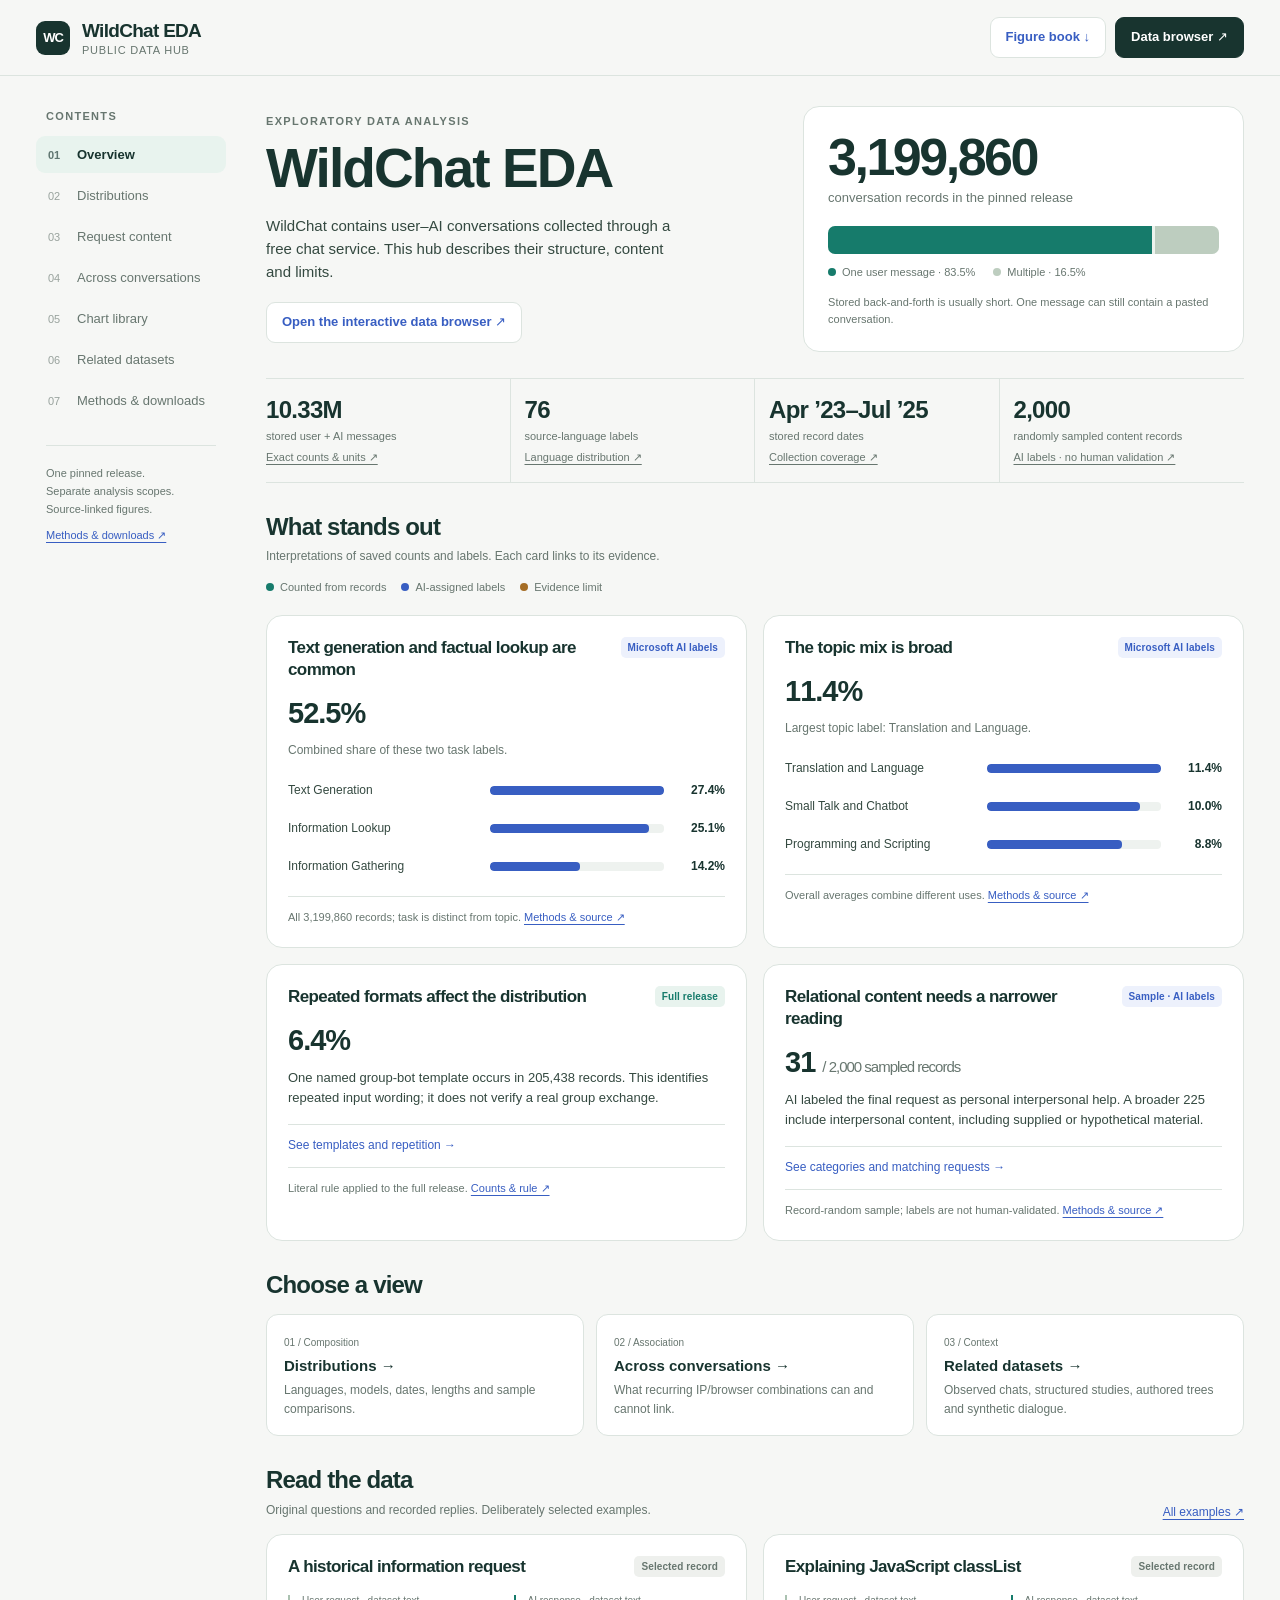
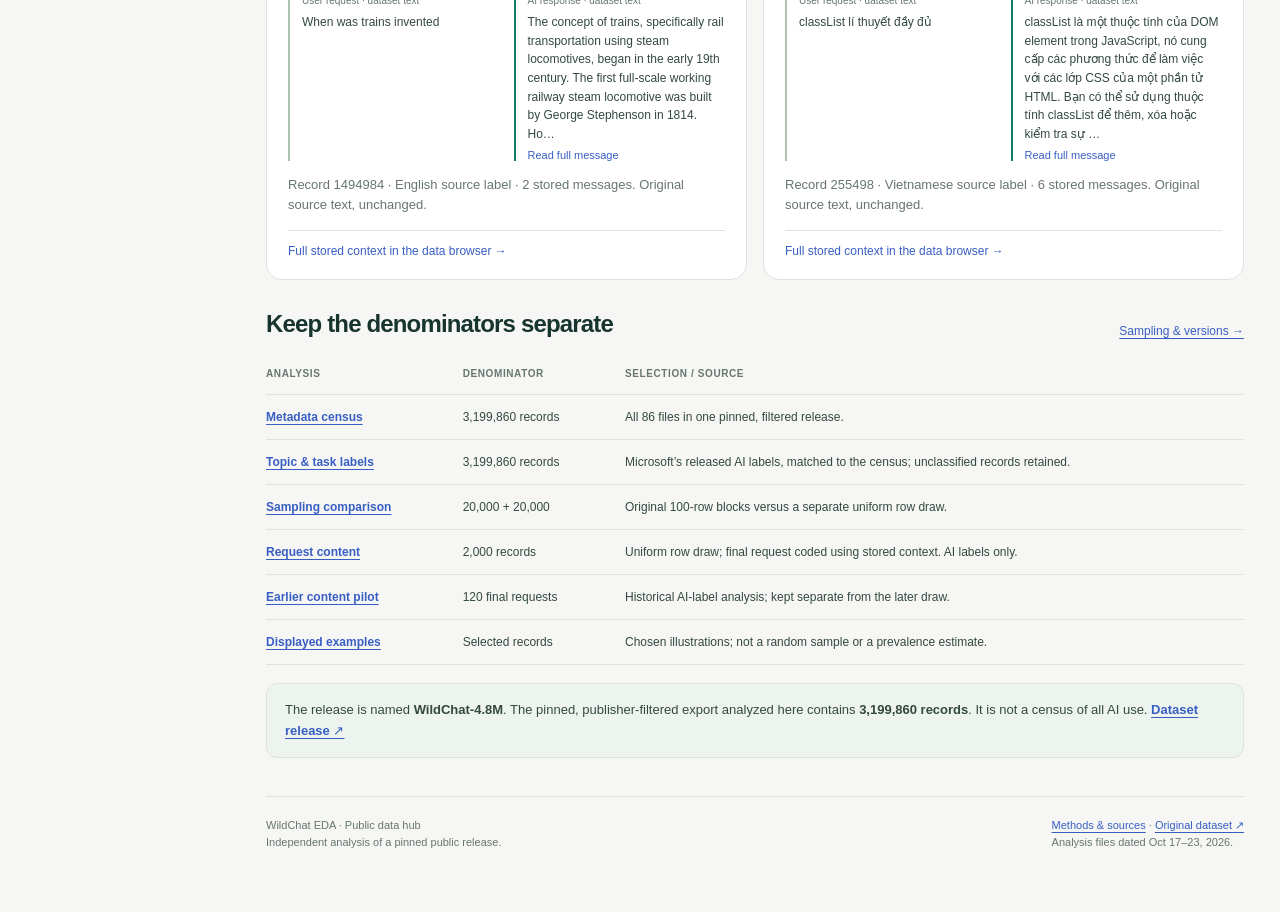
==== website/index.html @ f2faa021 "Publish WildChat EDA code, figures, methods and public data hub" ====
<!doctype html>
<html lang="en">
<head>
<meta charset="utf-8"><meta name="viewport" content="width=device-width, initial-scale=1">
<title>WildChat EDA · Public data hub</title>
<meta name="description" content="WildChat dataset statistics, interactive distributions, original conversation examples, methods, and a source-linked comparison of related datasets.">
<meta name="theme-color" content="#18342f"><meta property="og:title" content="WildChat EDA"><meta property="og:description" content="A public hub for WildChat statistics, visual analyses and related conversation datasets."><meta property="og:type" content="website">
<link rel="icon" href="icon.svg" type="image/svg+xml"><link rel="stylesheet" href="hub.css?v=publicHubOct23">
<script>if(['explorer','audit','cases','fit','structure','methods','glossary'].includes(location.hash.slice(1).split('?')[0]))location.replace('atlas.html'+location.hash);</script>
</head>
<body>
<a class="skip" href="#main">Skip to content</a>
<header class="site-header"><a class="brand" href="#overview" aria-label="WildChat EDA home"><span class="brand-mark" aria-hidden="true">WC</span><span><b>WildChat EDA</b><small>Public data hub</small></span></a><div class="header-actions"><a class="button pdf-button" href="assets/WildChat_Relational_EDA.pdf" target="_blank" rel="noopener">Figure book ↓</a><a class="button primary" href="atlas.html#overview">Data browser ↗</a></div></header>
<div class="shell"><aside class="sidebar"><div class="nav-title">Contents</div><nav id="hub-nav" class="nav" aria-label="Hub navigation"></nav><div class="sidebar-note">One pinned release.<br>Separate analysis scopes.<br>Source-linked figures.<a href="#sources">Methods & downloads ↗</a></div></aside><main id="main" tabindex="-1"><div class="loading">Loading saved analyses…</div></main></div>
<dialog id="hub-figure-dialog" aria-labelledby="hub-figure-title"><div class="figure-dialog-header"><h2 id="hub-figure-title"></h2><button class="close" data-close-figure aria-label="Close figure">×</button></div><div class="figure-dialog-body"><img id="hub-figure-image" alt=""><p id="hub-figure-caption"></p></div></dialog>
<noscript><p>This site needs JavaScript for interactive charts. <a href="assets/WildChat_Relational_EDA.pdf">Download the figure book</a> or <a href="data/validation.json">read the aggregate statistics</a>.</p></noscript>
<script type="module" src="hub.js?v=publicHubOct23"></script>
</body></html>
---- website/hub.css ----
:root{--paper:#f6f7f5;--white:#fff;--ink:#18342f;--body:#344940;--muted:#67766f;--line:#dce4df;--teal:#167b6b;--teal-soft:#e8f3ee;--blue:#385ec2;--blue-soft:#edf1fc;--amber:#a56d25;--amber-soft:#fff4dd;--radius:16px;font-family:Inter,-apple-system,BlinkMacSystemFont,"Segoe UI",sans-serif;color:var(--body);background:var(--paper);font-synthesis:none}*{box-sizing:border-box}html{scroll-behavior:smooth;scroll-padding-top:90px}body{margin:0}a{color:var(--blue);text-underline-offset:3px}button,input,select{font:inherit}button,a,input,summary,select{-webkit-tap-highlight-color:transparent}button{cursor:pointer}a,button{touch-action:manipulation}button:focus-visible,a:focus-visible,input:focus-visible,select:focus-visible,summary:focus-visible{outline:3px solid #8aade7;outline-offset:3px}h1,h2,h3,p{margin:0}h1,h2,h3{color:var(--ink);letter-spacing:-.035em}h1{font-size:clamp(34px,4.3vw,56px);line-height:1.04;font-weight:700}h2{font-size:24px;line-height:1.17}h3{font-size:17px;line-height:1.3}p{line-height:1.55}svg{display:block;max-width:100%;height:auto}small{font-size:12px}button{color:inherit}button:disabled{opacity:.5;cursor:default}.skip{position:absolute;left:20px;top:-60px;background:white;padding:10px;z-index:50}.skip:focus{top:10px}.site-header{height:76px;background:rgba(246,247,245,.96);backdrop-filter:blur(14px);border-bottom:1px solid var(--line);position:sticky;top:0;z-index:10;display:flex;align-items:center;justify-content:space-between;padding:0 36px;gap:12px}.brand{display:flex;align-items:center;gap:12px;text-decoration:none;color:var(--ink)}.brand-mark{width:34px;height:34px;border-radius:9px;background:var(--ink);color:white;font-weight:650;display:grid;place-items:center;font-size:13px;letter-spacing:-1px}.brand b{font-size:19px;letter-spacing:-.7px}.brand small{display:block;font-size:11px;letter-spacing:.07em;text-transform:uppercase;color:var(--muted);margin-top:2px}.header-actions{display:flex;gap:9px;align-items:center}.button,.plain-button{display:inline-flex;justify-content:center;align-items:center;gap:9px;padding:10px 15px;border-radius:9px;border:1px solid var(--line);background:white;text-decoration:none;font-size:13px;font-weight:550;line-height:1.4;white-space:nowrap}.button.primary{background:var(--ink);color:white;border-color:var(--ink)}.button:hover{border-color:var(--teal)}.shell{max-width:1500px;margin:auto;display:grid;grid-template-columns:190px minmax(0,1fr);gap:40px;padding:30px 36px 60px}.sidebar{position:sticky;top:106px;align-self:start}.nav-title,.eyebrow{color:var(--muted);font-size:11px;letter-spacing:.12em;text-transform:uppercase;font-weight:650}.nav-title{margin:4px 10px 14px}.nav{display:flex;flex-direction:column;gap:4px}.nav a{display:flex;align-items:center;gap:12px;text-decoration:none;color:var(--muted);padding:11px 12px;border-radius:9px;font-size:13px}.nav a span:first-child{width:17px;font-size:11px;opacity:.65;font-variant-numeric:tabular-nums}.nav a.active{background:var(--teal-soft);color:var(--ink);font-weight:650}.nav a:hover{background:#edf0ec}.sidebar-note{margin:26px 10px 0;padding-top:18px;border-top:1px solid var(--line);font-size:11px;line-height:1.65;color:var(--muted)}.sidebar-note a{display:block;margin-top:8px}main{min-width:0;max-width:1120px}.page-top{display:flex;justify-content:space-between;gap:16px;align-items:start;margin-bottom:24px}.page-top .eyebrow{margin-bottom:9px}.page-top p{font-size:14px;color:var(--muted);max-width:700px;margin-top:10px}.page-top h1{font-size:38px}.page-actions{display:flex;gap:8px}.hero{display:grid;grid-template-columns:1.15fr 1fr;gap:30px;align-items:center;margin-bottom:26px}.hero .eyebrow{margin-bottom:13px}.hero p{font-size:15px;max-width:410px;margin-top:16px}.hero .button{margin-top:19px}.hero-visual{background:var(--white);padding:24px;border:1px solid var(--line);border-radius:var(--radius)}.hero-number{font-size:52px;font-weight:650;line-height:1;letter-spacing:-2.5px;color:var(--ink);font-variant-numeric:tabular-nums}.hero-unit{font-size:13px;color:var(--muted);margin:7px 0 21px}.stack-track{height:28px;display:flex;border-radius:7px;overflow:hidden;gap:3px;background:#edf2ed}.stack-track a,.stack-track span{height:100%;min-width:1px}.stack-track a{background:var(--teal);transition:filter .15s}.stack-track a:nth-child(2){background:#bdcdbf}.stack-track a:hover{filter:brightness(.87)}.legend{display:flex;flex-wrap:wrap;gap:9px 18px;margin:12px 0;font-size:11px;color:var(--muted)}.legend span{display:flex;gap:6px;align-items:center}.dot{width:8px;height:8px;border-radius:50%;display:inline-block;flex:none;background:var(--teal)}.dot.blue{background:var(--blue)}.dot.amber{background:var(--amber)}.dot.light{background:#bdcdbf}.hero-visual .mini-note{font-size:11px;color:var(--muted);line-height:1.5}.metric-strip{display:grid;grid-template-columns:repeat(4,1fr);border-top:1px solid var(--line);border-bottom:1px solid var(--line);margin-bottom:28px}.metric{padding:17px 14px;border-right:1px solid var(--line);min-width:0}.metric:first-child{padding-left:0}.metric:last-child{border:0}.metric strong{display:block;font-size:24px;letter-spacing:-.7px;font-variant-numeric:tabular-nums;color:var(--ink)}.metric span,.metric a{display:block;font-size:11px;color:var(--muted);line-height:1.5;margin-top:4px}.section-line{display:flex;justify-content:space-between;align-items:end;gap:12px;margin:30px 0 15px}.section-line p{font-size:12px;color:var(--muted);margin-top:6px}.section-line a{font-size:12px;white-space:nowrap}.grid{display:grid;grid-template-columns:repeat(2,minmax(0,1fr));gap:16px}.grid.three{grid-template-columns:repeat(3,minmax(0,1fr))}.card{border:1px solid var(--line);background:white;border-radius:var(--radius);padding:21px;min-width:0;overflow:hidden}.card-head{display:flex;justify-content:space-between;align-items:start;gap:12px;margin-bottom:17px}.card .eyebrow{margin-bottom:8px}.card p{font-size:13px}.card h3{margin-bottom:7px}.card-head h3{margin-bottom:0}.chip{display:inline-flex;align-items:center;gap:5px;font-size:10px;font-weight:650;border-radius:5px;padding:4px 7px;background:var(--teal-soft);color:var(--teal);line-height:1.3;white-space:nowrap;letter-spacing:.01em}.chip.ai{background:var(--blue-soft);color:var(--blue)}.chip.limit{background:var(--amber-soft);color:var(--amber)}.chip.archive{background:#eef0ed;color:var(--muted)}.card-link{display:block;margin-top:16px;padding-top:13px;border-top:1px solid var(--line);font-size:12px;text-decoration:none}.big-take{font-size:29px;font-weight:650;letter-spacing:-1px;color:var(--ink);line-height:1.1;margin:11px 0}.mini-copy{font-size:12px!important;color:var(--muted);line-height:1.5!important}.foot{font-size:11px;color:var(--muted);line-height:1.55;margin-top:15px;padding-top:12px;border-top:1px solid var(--line)}.foot a{color:var(--blue)}.bars{display:grid;gap:10px}.bar-row{display:grid;grid-template-columns:minmax(90px,1.1fr) minmax(70px,1fr) 51px;gap:10px;align-items:center;text-decoration:none;font-size:12px;line-height:1.3;color:var(--body);border-radius:5px;padding:3px 0;min-height:28px}.bar-row:hover .bar-fill{filter:brightness(.85)}.bar-row:hover .bar-label{color:var(--blue)}.bar-value{text-align:right;font-variant-numeric:tabular-nums;color:var(--ink);font-weight:600}.bar-track{height:9px;border-radius:4px;background:#eef2ef;overflow:hidden}.bar-fill{height:100%;border-radius:4px;background:var(--teal);min-width:2px;transition:width .4s ease}.bars.ai .bar-fill{background:var(--blue)}.bar-row small{display:block;color:var(--muted);font-size:10px;margin-top:2px}.chart-axis{display:flex;justify-content:space-between;font-size:10px;color:var(--muted);margin:8px 0 0}.chart-svg{width:100%;overflow:visible}.chart-svg text{font-family:inherit;fill:var(--muted);font-size:10px}.chart-svg .gridline{stroke:#e5eae6;stroke-width:1}.chart-svg .line{fill:none;stroke:var(--teal);stroke-width:2.5;stroke-linejoin:round}.chart-svg a:hover rect,.chart-svg a:hover circle{fill:var(--blue)}.chart-svg .point{fill:var(--teal)}.scope-row{display:flex;gap:7px;flex-wrap:wrap;align-items:center;margin-bottom:19px}.scope-row .segmented{margin-left:auto}.segmented{display:inline-flex;background:#e9eee9;border-radius:8px;padding:3px;gap:2px;flex-wrap:wrap}.segmented button{background:transparent;border:0;padding:7px 10px;font-size:11px;border-radius:6px;color:var(--muted);line-height:1.4}.segmented button.active{background:white;color:var(--ink);box-shadow:0 1px 3px #1a342f12;font-weight:600}.control-row{display:flex;justify-content:space-between;align-items:center;gap:14px;flex-wrap:wrap;margin:0 0 18px}.control-row label{font-size:12px;color:var(--muted)}.control-row select{background:white;border:1px solid var(--line);padding:8px 26px 8px 10px;border-radius:8px;font-size:12px;color:var(--body)}.search{min-width:230px;border:1px solid var(--line);border-radius:8px;background:white;padding:9px 12px;font-size:12px}.source-key{display:flex;gap:15px;align-items:center;font-size:11px;color:var(--muted);margin:15px 0 22px;flex-wrap:wrap}.source-key span{display:flex;gap:6px;align-items:center}.analysis-paths{display:grid;grid-template-columns:repeat(3,minmax(0,1fr));gap:12px}.path{display:block;background:var(--white);border:1px solid var(--line);padding:17px;border-radius:12px;text-decoration:none}.path small{font-size:10px;color:var(--muted)}.path strong{display:block;color:var(--ink);font-size:15px;margin:7px 0}.path p{font-size:12px;color:var(--muted)}.path:hover{border-color:var(--teal)}.scope-table,.dataset-table{width:100%;border-collapse:collapse;font-size:12px;line-height:1.5}.scope-table th,.scope-table td,.dataset-table th,.dataset-table td{padding:13px 12px;border-bottom:1px solid var(--line);text-align:left;vertical-align:top}.scope-table th,.dataset-table th{font-size:10px;text-transform:uppercase;letter-spacing:.06em;color:var(--muted);font-weight:600}.scope-table th:first-child,.scope-table td:first-child{padding-left:0}.table-scroll{overflow:auto}.scope-table td:nth-child(2){font-variant-numeric:tabular-nums;white-space:nowrap}.dataset-table th{position:sticky;top:0;background:#f7f9f6}.dataset-table td:first-child{min-width:165px}.dataset-table td:nth-child(2){min-width:170px}.dataset-table td:nth-child(3){min-width:190px}.dataset-table td:nth-child(4){min-width:180px}.dataset-table td:nth-child(5){min-width:200px}.dataset-table strong{color:var(--ink)}.dataset-table .row-notes{color:var(--muted);font-size:11px;display:block;margin-top:5px}.dataset-links{display:flex;gap:11px;margin-top:7px}.dataset-links a{font-size:11px}.evidence-box{border-left:3px solid var(--amber);background:var(--amber-soft);padding:13px 16px;border-radius:0 9px 9px 0;font-size:12px;line-height:1.6;margin:18px 0}.evidence-box strong{color:var(--ink)}.callout{border:1px solid var(--line);border-radius:11px;padding:16px 18px;background:#edf4ef;font-size:13px;line-height:1.55;margin:18px 0}.callout a{font-weight:550}.flow{display:flex;align-items:center;gap:10px;margin:18px 0}.flow-node{flex:1;background:#f1f5f1;border:1px solid var(--line);border-radius:10px;padding:13px;font-size:12px;line-height:1.5}.flow-node strong{display:block;color:var(--ink);font-size:15px;margin-bottom:4px}.flow-arrow{color:var(--teal);font-size:22px}.exchange-card{display:grid;grid-template-columns:1fr 1fr;gap:14px;margin-top:13px}.exchange-message{border-left:2px solid #abc2b1;padding:0 0 0 12px;min-width:0}.exchange-message.ai{border-color:var(--teal)}.exchange-message small{font-size:10px;color:var(--muted);display:block;margin-bottom:7px}.exchange-message p{font-size:12px;line-height:1.55;white-space:pre-wrap;overflow-wrap:anywhere}.exchange-message details summary{font-size:11px;color:var(--blue);cursor:pointer;list-style:none;margin-top:6px}.exchange-message details[open] .preview{display:none}.exchange-message .full{white-space:pre-wrap;overflow-wrap:anywhere;max-height:380px;overflow:auto;font-size:12px;padding-top:10px}.record-meta{font-size:10px;color:var(--muted);margin-top:14px;line-height:1.5}.figure-grid{display:grid;grid-template-columns:repeat(2,minmax(0,1fr));gap:18px}.figure-card{background:white;border:1px solid var(--line);border-radius:var(--radius);overflow:hidden;min-width:0}.figure-image{display:block;width:100%;padding:10px;background:white;border:0;cursor:zoom-in;aspect-ratio:1.68;overflow:hidden}.figure-image img{width:100%;height:100%;object-fit:contain}.figure-body{padding:16px 18px 18px;border-top:1px solid var(--line)}.figure-body h3{font-size:16px;margin:8px 0}.figure-body p{font-size:12px;color:var(--muted);line-height:1.5}.figure-actions{display:flex;gap:14px;flex-wrap:wrap;margin-top:13px;font-size:11px}.figure-actions a{display:inline-flex;align-items:center;min-height:28px}.count-note{font-size:12px;color:var(--muted);margin:0 0 14px}.source-card{padding:18px 0;border-bottom:1px solid var(--line)}.source-card h3{font-size:16px;margin-bottom:8px}.source-card p{font-size:12px;line-height:1.6;color:var(--muted)}.source-card code{font-size:10px;word-break:break-all;color:var(--body)}.download-list{display:grid;grid-template-columns:repeat(2,minmax(0,1fr));gap:10px}.download-list a{display:flex;justify-content:space-between;border:1px solid var(--line);background:white;border-radius:9px;padding:13px;text-decoration:none;font-size:12px;gap:10px}.download-list a span{color:var(--muted);font-size:11px}.site-footer{display:flex;justify-content:space-between;gap:18px;flex-wrap:wrap;margin-top:38px;padding-top:20px;border-top:1px solid var(--line);font-size:11px;color:var(--muted);line-height:1.6}.loading{padding:80px 0;color:var(--muted)}dialog{border:0;max-width:min(1100px,96vw);width:1100px;max-height:94vh;padding:0;border-radius:14px;box-shadow:0 25px 100px #0d302d4d;background:white}dialog::backdrop{background:#18342f88;backdrop-filter:blur(4px)}.figure-dialog-header{display:flex;justify-content:space-between;align-items:center;gap:16px;padding:18px 22px;border-bottom:1px solid var(--line)}.figure-dialog-header h2{font-size:18px}.close{border:1px solid var(--line);background:white;border-radius:8px;width:32px;height:32px;font-size:21px}.figure-dialog-body{padding:15px;overflow:auto;max-height:79vh}.figure-dialog-body img{width:100%;height:auto}.figure-dialog-body p{font-size:12px;color:var(--muted);padding:15px}.dataset-summary{display:grid;grid-template-columns:repeat(4,1fr);gap:12px;margin-bottom:20px}.summary-cell{padding:16px;background:white;border:1px solid var(--line);border-radius:11px}.summary-cell strong{font-size:18px;color:var(--ink);font-variant-numeric:tabular-nums}.summary-cell span{display:block;font-size:11px;color:var(--muted);margin-top:4px}.empty{padding:35px;text-align:center;color:var(--muted)}.linkage-ribbon{display:grid;grid-template-columns:repeat(4,1fr);gap:10px;margin:18px 0}.linkage-ribbon>div{border:1px solid var(--line);background:white;padding:16px;border-radius:10px}.linkage-ribbon b{display:block;font-size:25px;color:var(--ink);letter-spacing:-.8px;font-variant-numeric:tabular-nums}.linkage-ribbon span{display:block;font-size:11px;line-height:1.5;color:var(--muted);margin-top:5px}.matrix{width:100%;border-collapse:collapse;font-size:12px;margin:12px 0}.matrix th,.matrix td{padding:10px;border-bottom:1px solid var(--line);text-align:left}.matrix td:not(:first-child){font-variant-numeric:tabular-nums}.matrix .cell-bar{background:linear-gradient(90deg,#e5efe6 var(--cell),transparent var(--cell));border-radius:6px;padding:7px 10px;display:block;color:var(--ink)}.scope-note{display:block;font-size:10px;line-height:1.5;color:var(--muted);margin-top:4px}.scope-table a{font-weight:550}.mobile-menu-label{display:none}.screen-reader{position:absolute;width:1px;height:1px;padding:0;overflow:hidden;clip:rect(0,0,0,0);white-space:nowrap;border:0}@media(min-width:1450px){.shell{gap:52px}.grid{gap:20px}.card{padding:25px}.bar-row{font-size:13px;gap:12px}.hero{gap:50px}}@media(max-width:1050px){.shell{grid-template-columns:150px minmax(0,1fr);gap:24px;padding:24px}.site-header{padding:0 24px}.nav a{font-size:12px;padding:10px}.hero{grid-template-columns:1fr 1fr;gap:20px}.hero-number{font-size:44px}.metric strong{font-size:20px}.grid.three{grid-template-columns:repeat(2,minmax(0,1fr))}}@media(max-width:800px){.site-header{height:65px;padding:0 20px}.shell{display:block;padding:0 20px 40px}.sidebar{position:sticky;top:65px;background:var(--paper);z-index:8;margin:0 -20px 24px;padding:10px 20px;border-bottom:1px solid var(--line);overflow:auto}.nav{flex-direction:row;gap:3px;width:max-content}.nav a{white-space:nowrap;padding:8px 11px}.nav a span:first-child,.sidebar-note,.nav-title{display:none}.hero{grid-template-columns:1fr 1fr;gap:19px}.hero h1{font-size:40px}.hero p{font-size:13px}.hero-visual{padding:20px}.hero-number{font-size:40px}.metric-strip{grid-template-columns:repeat(2,1fr)}.metric:nth-child(2){border-right:0}.metric:nth-child(-n+2){border-bottom:1px solid var(--line)}.metric:nth-child(3){padding-left:0}.metric strong{font-size:23px}.analysis-paths{grid-template-columns:repeat(2,1fr)}.page-top h1{font-size:32px}.dataset-summary{grid-template-columns:repeat(2,1fr)}.linkage-ribbon{grid-template-columns:repeat(2,1fr)}.figure-grid{gap:12px}}@media(max-width:570px){.site-header{padding:0 16px}.brand-mark{width:29px;height:29px}.brand{gap:8px}.brand b{font-size:17px}.brand small{font-size:9px}.header-actions{gap:5px}.header-actions .button{font-size:11px;padding:8px 9px}.header-actions .pdf-button{display:none}.shell{padding:0 16px 35px}.sidebar{margin:0 -16px 23px;padding:9px 16px}.hero{grid-template-columns:1fr;gap:19px}.hero h1{font-size:42px;max-width:300px}.hero p{font-size:14px;max-width:none;margin-top:12px}.hero .button{margin-top:14px}.hero-visual{padding:20px}.hero-number{font-size:48px}.hero-unit{margin-bottom:15px}.hero-visual .mini-note{margin-top:8px}.metric-strip{margin-bottom:22px}.metric{padding:13px}.metric strong{font-size:23px}.grid,.grid.three,.figure-grid{grid-template-columns:1fr}.card{padding:18px}.section-line{align-items:start;margin-top:25px}.section-line h2{font-size:21px}.analysis-paths{grid-template-columns:1fr}.path{padding:14px 17px}.path strong{margin:5px 0}.page-top{margin-bottom:18px}.page-top h1{font-size:31px}.page-top p{font-size:13px}.scope-row .segmented{margin-left:0}.scope-row{gap:10px}.page-actions{display:none}.exchange-card{grid-template-columns:1fr;gap:17px}.download-list{grid-template-columns:1fr}.dataset-summary{gap:8px}.summary-cell{padding:12px}.summary-cell strong{font-size:17px}.summary-cell span{font-size:10px}.search{width:100%;min-width:0}.figure-image{aspect-ratio:1.6}.source-key{gap:10px}.flow{flex-direction:column;align-items:stretch;gap:7px}.flow-arrow{transform:rotate(90deg);align-self:center;font-size:19px;line-height:1}.flow-node{padding:11px 14px}.linkage-ribbon b{font-size:24px}.bar-row{grid-template-columns:minmax(90px,1.3fr) minmax(45px,1fr) 43px;gap:8px;font-size:11px}.bar-value{font-size:11px}.foot{font-size:10px}.legend{font-size:10px}.matrix{font-size:10px}.matrix th,.matrix td{padding:7px 4px}.metric a{font-size:10px}.card-head{gap:8px}.chip{font-size:9px}.control-row .segmented{width:100%}}@media(prefers-reduced-motion:reduce){html{scroll-behavior:auto}*,*:before,*:after{transition:none!important;animation:none!important}}
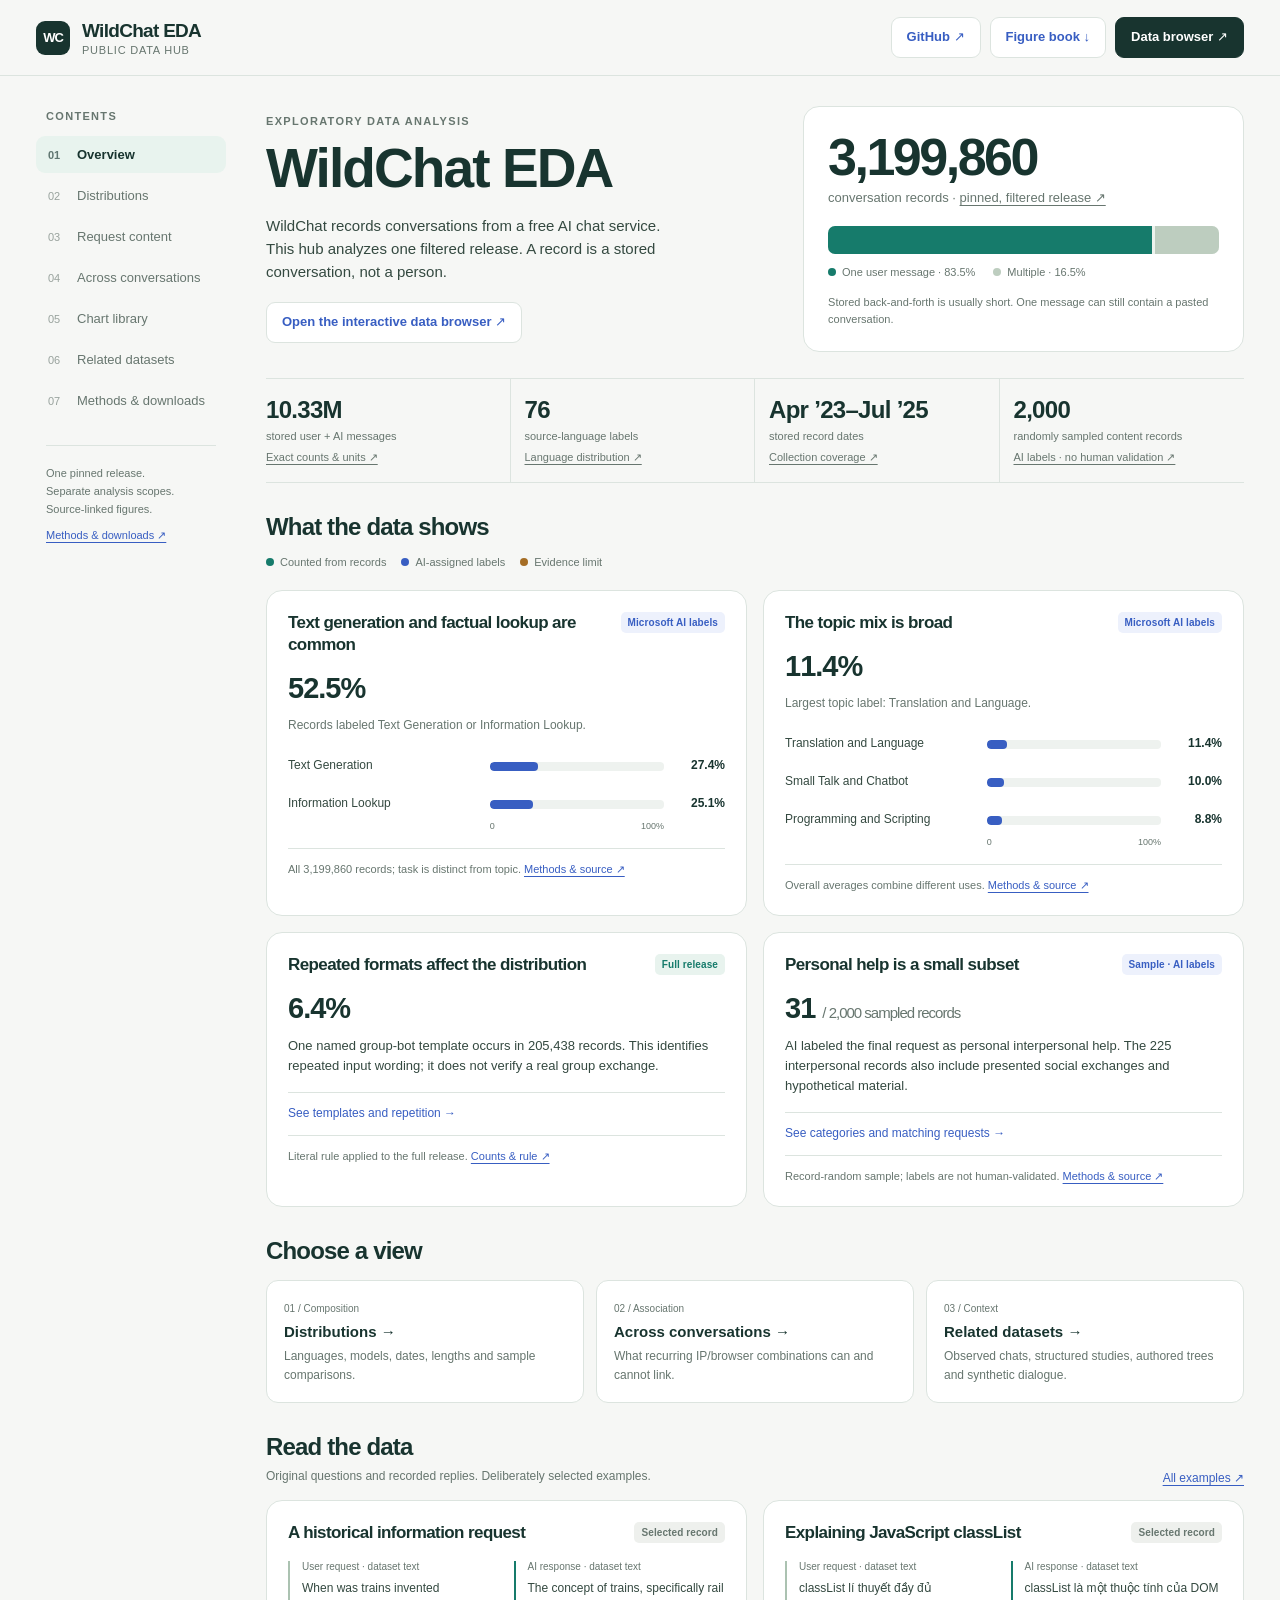
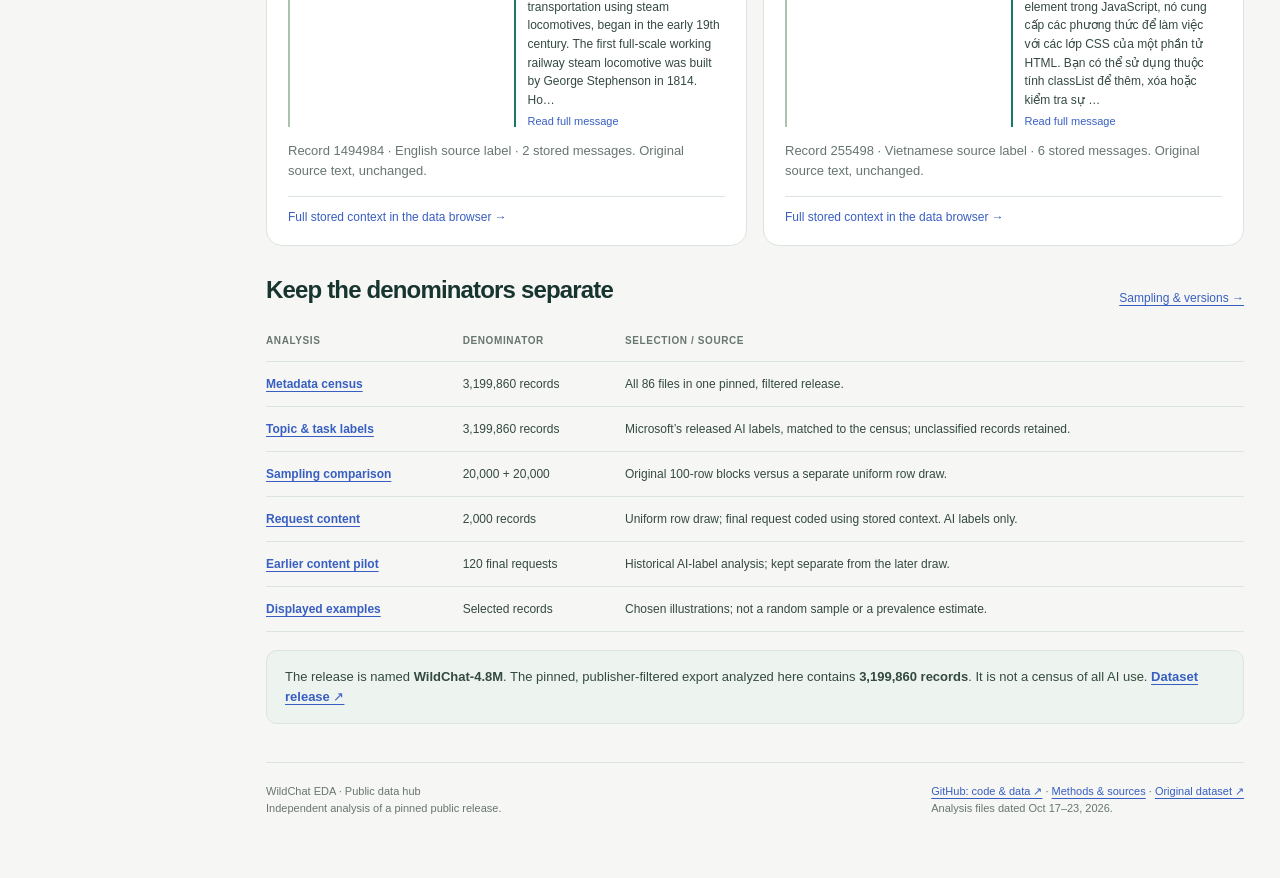
==== commit 49efcfaa: "Link public repository and clarify chart scales and sample destinations" ====
--- a/website/index.html
+++ b/website/index.html
@@ -5,14 +5,14 @@
 <title>WildChat EDA · Public data hub</title>
 <meta name="description" content="WildChat dataset statistics, interactive distributions, original conversation examples, methods, and a source-linked comparison of related datasets.">
 <meta name="theme-color" content="#18342f"><meta property="og:title" content="WildChat EDA"><meta property="og:description" content="A public hub for WildChat statistics, visual analyses and related conversation datasets."><meta property="og:type" content="website">
-<link rel="icon" href="icon.svg" type="image/svg+xml"><link rel="stylesheet" href="hub.css?v=publicHubOct23">
+<link rel="icon" href="icon.svg" type="image/svg+xml"><link rel="stylesheet" href="hub.css?v=publicLinksOct23">
 <script>if(['explorer','audit','cases','fit','structure','methods','glossary'].includes(location.hash.slice(1).split('?')[0]))location.replace('atlas.html'+location.hash);</script>
 </head>
 <body>
 <a class="skip" href="#main">Skip to content</a>
-<header class="site-header"><a class="brand" href="#overview" aria-label="WildChat EDA home"><span class="brand-mark" aria-hidden="true">WC</span><span><b>WildChat EDA</b><small>Public data hub</small></span></a><div class="header-actions"><a class="button pdf-button" href="assets/WildChat_Relational_EDA.pdf" target="_blank" rel="noopener">Figure book ↓</a><a class="button primary" href="atlas.html#overview">Data browser ↗</a></div></header>
+<header class="site-header"><a class="brand" href="#overview" aria-label="WildChat EDA home"><span class="brand-mark" aria-hidden="true">WC</span><span><b>WildChat EDA</b><small>Public data hub</small></span></a><div class="header-actions"><a class="button repo-button" href="https://github.com/hanzhenzhujene/wildchat-eda" target="_blank" rel="noopener" aria-label="GitHub: analysis code and data">GitHub ↗</a><a class="button pdf-button" href="assets/WildChat_Relational_EDA.pdf" target="_blank" rel="noopener">Figure book ↓</a><a class="button primary" href="atlas.html#overview">Data browser ↗</a></div></header>
 <div class="shell"><aside class="sidebar"><div class="nav-title">Contents</div><nav id="hub-nav" class="nav" aria-label="Hub navigation"></nav><div class="sidebar-note">One pinned release.<br>Separate analysis scopes.<br>Source-linked figures.<a href="#sources">Methods & downloads ↗</a></div></aside><main id="main" tabindex="-1"><div class="loading">Loading saved analyses…</div></main></div>
 <dialog id="hub-figure-dialog" aria-labelledby="hub-figure-title"><div class="figure-dialog-header"><h2 id="hub-figure-title"></h2><button class="close" data-close-figure aria-label="Close figure">×</button></div><div class="figure-dialog-body"><img id="hub-figure-image" alt=""><p id="hub-figure-caption"></p></div></dialog>
 <noscript><p>This site needs JavaScript for interactive charts. <a href="assets/WildChat_Relational_EDA.pdf">Download the figure book</a> or <a href="data/validation.json">read the aggregate statistics</a>.</p></noscript>
-<script type="module" src="hub.js?v=publicHubOct23"></script>
+<script type="module" src="hub.js?v=publicLinksOct23"></script>
 </body></html>
--- a/website/hub.css
+++ b/website/hub.css
@@ -1 +1,4 @@
 :root{--paper:#f6f7f5;--white:#fff;--ink:#18342f;--body:#344940;--muted:#67766f;--line:#dce4df;--teal:#167b6b;--teal-soft:#e8f3ee;--blue:#385ec2;--blue-soft:#edf1fc;--amber:#a56d25;--amber-soft:#fff4dd;--radius:16px;font-family:Inter,-apple-system,BlinkMacSystemFont,"Segoe UI",sans-serif;color:var(--body);background:var(--paper);font-synthesis:none}*{box-sizing:border-box}html{scroll-behavior:smooth;scroll-padding-top:90px}body{margin:0}a{color:var(--blue);text-underline-offset:3px}button,input,select{font:inherit}button,a,input,summary,select{-webkit-tap-highlight-color:transparent}button{cursor:pointer}a,button{touch-action:manipulation}button:focus-visible,a:focus-visible,input:focus-visible,select:focus-visible,summary:focus-visible{outline:3px solid #8aade7;outline-offset:3px}h1,h2,h3,p{margin:0}h1,h2,h3{color:var(--ink);letter-spacing:-.035em}h1{font-size:clamp(34px,4.3vw,56px);line-height:1.04;font-weight:700}h2{font-size:24px;line-height:1.17}h3{font-size:17px;line-height:1.3}p{line-height:1.55}svg{display:block;max-width:100%;height:auto}small{font-size:12px}button{color:inherit}button:disabled{opacity:.5;cursor:default}.skip{position:absolute;left:20px;top:-60px;background:white;padding:10px;z-index:50}.skip:focus{top:10px}.site-header{height:76px;background:rgba(246,247,245,.96);backdrop-filter:blur(14px);border-bottom:1px solid var(--line);position:sticky;top:0;z-index:10;display:flex;align-items:center;justify-content:space-between;padding:0 36px;gap:12px}.brand{display:flex;align-items:center;gap:12px;text-decoration:none;color:var(--ink)}.brand-mark{width:34px;height:34px;border-radius:9px;background:var(--ink);color:white;font-weight:650;display:grid;place-items:center;font-size:13px;letter-spacing:-1px}.brand b{font-size:19px;letter-spacing:-.7px}.brand small{display:block;font-size:11px;letter-spacing:.07em;text-transform:uppercase;color:var(--muted);margin-top:2px}.header-actions{display:flex;gap:9px;align-items:center}.button,.plain-button{display:inline-flex;justify-content:center;align-items:center;gap:9px;padding:10px 15px;border-radius:9px;border:1px solid var(--line);background:white;text-decoration:none;font-size:13px;font-weight:550;line-height:1.4;white-space:nowrap}.button.primary{background:var(--ink);color:white;border-color:var(--ink)}.button:hover{border-color:var(--teal)}.shell{max-width:1500px;margin:auto;display:grid;grid-template-columns:190px minmax(0,1fr);gap:40px;padding:30px 36px 60px}.sidebar{position:sticky;top:106px;align-self:start}.nav-title,.eyebrow{color:var(--muted);font-size:11px;letter-spacing:.12em;text-transform:uppercase;font-weight:650}.nav-title{margin:4px 10px 14px}.nav{display:flex;flex-direction:column;gap:4px}.nav a{display:flex;align-items:center;gap:12px;text-decoration:none;color:var(--muted);padding:11px 12px;border-radius:9px;font-size:13px}.nav a span:first-child{width:17px;font-size:11px;opacity:.65;font-variant-numeric:tabular-nums}.nav a.active{background:var(--teal-soft);color:var(--ink);font-weight:650}.nav a:hover{background:#edf0ec}.sidebar-note{margin:26px 10px 0;padding-top:18px;border-top:1px solid var(--line);font-size:11px;line-height:1.65;color:var(--muted)}.sidebar-note a{display:block;margin-top:8px}main{min-width:0;max-width:1120px}.page-top{display:flex;justify-content:space-between;gap:16px;align-items:start;margin-bottom:24px}.page-top .eyebrow{margin-bottom:9px}.page-top p{font-size:14px;color:var(--muted);max-width:700px;margin-top:10px}.page-top h1{font-size:38px}.page-actions{display:flex;gap:8px}.hero{display:grid;grid-template-columns:1.15fr 1fr;gap:30px;align-items:center;margin-bottom:26px}.hero .eyebrow{margin-bottom:13px}.hero p{font-size:15px;max-width:410px;margin-top:16px}.hero .button{margin-top:19px}.hero-visual{background:var(--white);padding:24px;border:1px solid var(--line);border-radius:var(--radius)}.hero-number{font-size:52px;font-weight:650;line-height:1;letter-spacing:-2.5px;color:var(--ink);font-variant-numeric:tabular-nums}.hero-unit{font-size:13px;color:var(--muted);margin:7px 0 21px}.stack-track{height:28px;display:flex;border-radius:7px;overflow:hidden;gap:3px;background:#edf2ed}.stack-track a,.stack-track span{height:100%;min-width:1px}.stack-track a{background:var(--teal);transition:filter .15s}.stack-track a:nth-child(2){background:#bdcdbf}.stack-track a:hover{filter:brightness(.87)}.legend{display:flex;flex-wrap:wrap;gap:9px 18px;margin:12px 0;font-size:11px;color:var(--muted)}.legend span{display:flex;gap:6px;align-items:center}.dot{width:8px;height:8px;border-radius:50%;display:inline-block;flex:none;background:var(--teal)}.dot.blue{background:var(--blue)}.dot.amber{background:var(--amber)}.dot.light{background:#bdcdbf}.hero-visual .mini-note{font-size:11px;color:var(--muted);line-height:1.5}.metric-strip{display:grid;grid-template-columns:repeat(4,1fr);border-top:1px solid var(--line);border-bottom:1px solid var(--line);margin-bottom:28px}.metric{padding:17px 14px;border-right:1px solid var(--line);min-width:0}.metric:first-child{padding-left:0}.metric:last-child{border:0}.metric strong{display:block;font-size:24px;letter-spacing:-.7px;font-variant-numeric:tabular-nums;color:var(--ink)}.metric span,.metric a{display:block;font-size:11px;color:var(--muted);line-height:1.5;margin-top:4px}.section-line{display:flex;justify-content:space-between;align-items:end;gap:12px;margin:30px 0 15px}.section-line p{font-size:12px;color:var(--muted);margin-top:6px}.section-line a{font-size:12px;white-space:nowrap}.grid{display:grid;grid-template-columns:repeat(2,minmax(0,1fr));gap:16px}.grid.three{grid-template-columns:repeat(3,minmax(0,1fr))}.card{border:1px solid var(--line);background:white;border-radius:var(--radius);padding:21px;min-width:0;overflow:hidden}.card-head{display:flex;justify-content:space-between;align-items:start;gap:12px;margin-bottom:17px}.card .eyebrow{margin-bottom:8px}.card p{font-size:13px}.card h3{margin-bottom:7px}.card-head h3{margin-bottom:0}.chip{display:inline-flex;align-items:center;gap:5px;font-size:10px;font-weight:650;border-radius:5px;padding:4px 7px;background:var(--teal-soft);color:var(--teal);line-height:1.3;white-space:nowrap;letter-spacing:.01em}.chip.ai{background:var(--blue-soft);color:var(--blue)}.chip.limit{background:var(--amber-soft);color:var(--amber)}.chip.archive{background:#eef0ed;color:var(--muted)}.card-link{display:block;margin-top:16px;padding-top:13px;border-top:1px solid var(--line);font-size:12px;text-decoration:none}.big-take{font-size:29px;font-weight:650;letter-spacing:-1px;color:var(--ink);line-height:1.1;margin:11px 0}.mini-copy{font-size:12px!important;color:var(--muted);line-height:1.5!important}.foot{font-size:11px;color:var(--muted);line-height:1.55;margin-top:15px;padding-top:12px;border-top:1px solid var(--line)}.foot a{color:var(--blue)}.bars{display:grid;gap:10px}.bar-row{display:grid;grid-template-columns:minmax(90px,1.1fr) minmax(70px,1fr) 51px;gap:10px;align-items:center;text-decoration:none;font-size:12px;line-height:1.3;color:var(--body);border-radius:5px;padding:3px 0;min-height:28px}.bar-row:hover .bar-fill{filter:brightness(.85)}.bar-row:hover .bar-label{color:var(--blue)}.bar-value{text-align:right;font-variant-numeric:tabular-nums;color:var(--ink);font-weight:600}.bar-track{height:9px;border-radius:4px;background:#eef2ef;overflow:hidden}.bar-fill{height:100%;border-radius:4px;background:var(--teal);min-width:2px;transition:width .4s ease}.bars.ai .bar-fill{background:var(--blue)}.bar-row small{display:block;color:var(--muted);font-size:10px;margin-top:2px}.chart-axis{display:flex;justify-content:space-between;font-size:10px;color:var(--muted);margin:8px 0 0}.chart-svg{width:100%;overflow:visible}.chart-svg text{font-family:inherit;fill:var(--muted);font-size:10px}.chart-svg .gridline{stroke:#e5eae6;stroke-width:1}.chart-svg .line{fill:none;stroke:var(--teal);stroke-width:2.5;stroke-linejoin:round}.chart-svg a:hover rect,.chart-svg a:hover circle{fill:var(--blue)}.chart-svg .point{fill:var(--teal)}.scope-row{display:flex;gap:7px;flex-wrap:wrap;align-items:center;margin-bottom:19px}.scope-row .segmented{margin-left:auto}.segmented{display:inline-flex;background:#e9eee9;border-radius:8px;padding:3px;gap:2px;flex-wrap:wrap}.segmented button{background:transparent;border:0;padding:7px 10px;font-size:11px;border-radius:6px;color:var(--muted);line-height:1.4}.segmented button.active{background:white;color:var(--ink);box-shadow:0 1px 3px #1a342f12;font-weight:600}.control-row{display:flex;justify-content:space-between;align-items:center;gap:14px;flex-wrap:wrap;margin:0 0 18px}.control-row label{font-size:12px;color:var(--muted)}.control-row select{background:white;border:1px solid var(--line);padding:8px 26px 8px 10px;border-radius:8px;font-size:12px;color:var(--body)}.search{min-width:230px;border:1px solid var(--line);border-radius:8px;background:white;padding:9px 12px;font-size:12px}.source-key{display:flex;gap:15px;align-items:center;font-size:11px;color:var(--muted);margin:15px 0 22px;flex-wrap:wrap}.source-key span{display:flex;gap:6px;align-items:center}.analysis-paths{display:grid;grid-template-columns:repeat(3,minmax(0,1fr));gap:12px}.path{display:block;background:var(--white);border:1px solid var(--line);padding:17px;border-radius:12px;text-decoration:none}.path small{font-size:10px;color:var(--muted)}.path strong{display:block;color:var(--ink);font-size:15px;margin:7px 0}.path p{font-size:12px;color:var(--muted)}.path:hover{border-color:var(--teal)}.scope-table,.dataset-table{width:100%;border-collapse:collapse;font-size:12px;line-height:1.5}.scope-table th,.scope-table td,.dataset-table th,.dataset-table td{padding:13px 12px;border-bottom:1px solid var(--line);text-align:left;vertical-align:top}.scope-table th,.dataset-table th{font-size:10px;text-transform:uppercase;letter-spacing:.06em;color:var(--muted);font-weight:600}.scope-table th:first-child,.scope-table td:first-child{padding-left:0}.table-scroll{overflow:auto}.scope-table td:nth-child(2){font-variant-numeric:tabular-nums;white-space:nowrap}.dataset-table th{position:sticky;top:0;background:#f7f9f6}.dataset-table td:first-child{min-width:165px}.dataset-table td:nth-child(2){min-width:170px}.dataset-table td:nth-child(3){min-width:190px}.dataset-table td:nth-child(4){min-width:180px}.dataset-table td:nth-child(5){min-width:200px}.dataset-table strong{color:var(--ink)}.dataset-table .row-notes{color:var(--muted);font-size:11px;display:block;margin-top:5px}.dataset-links{display:flex;gap:11px;margin-top:7px}.dataset-links a{font-size:11px}.evidence-box{border-left:3px solid var(--amber);background:var(--amber-soft);padding:13px 16px;border-radius:0 9px 9px 0;font-size:12px;line-height:1.6;margin:18px 0}.evidence-box strong{color:var(--ink)}.callout{border:1px solid var(--line);border-radius:11px;padding:16px 18px;background:#edf4ef;font-size:13px;line-height:1.55;margin:18px 0}.callout a{font-weight:550}.flow{display:flex;align-items:center;gap:10px;margin:18px 0}.flow-node{flex:1;background:#f1f5f1;border:1px solid var(--line);border-radius:10px;padding:13px;font-size:12px;line-height:1.5}.flow-node strong{display:block;color:var(--ink);font-size:15px;margin-bottom:4px}.flow-arrow{color:var(--teal);font-size:22px}.exchange-card{display:grid;grid-template-columns:1fr 1fr;gap:14px;margin-top:13px}.exchange-message{border-left:2px solid #abc2b1;padding:0 0 0 12px;min-width:0}.exchange-message.ai{border-color:var(--teal)}.exchange-message small{font-size:10px;color:var(--muted);display:block;margin-bottom:7px}.exchange-message p{font-size:12px;line-height:1.55;white-space:pre-wrap;overflow-wrap:anywhere}.exchange-message details summary{font-size:11px;color:var(--blue);cursor:pointer;list-style:none;margin-top:6px}.exchange-message details[open] .preview{display:none}.exchange-message .full{white-space:pre-wrap;overflow-wrap:anywhere;max-height:380px;overflow:auto;font-size:12px;padding-top:10px}.record-meta{font-size:10px;color:var(--muted);margin-top:14px;line-height:1.5}.figure-grid{display:grid;grid-template-columns:repeat(2,minmax(0,1fr));gap:18px}.figure-card{background:white;border:1px solid var(--line);border-radius:var(--radius);overflow:hidden;min-width:0}.figure-image{display:block;width:100%;padding:10px;background:white;border:0;cursor:zoom-in;aspect-ratio:1.68;overflow:hidden}.figure-image img{width:100%;height:100%;object-fit:contain}.figure-body{padding:16px 18px 18px;border-top:1px solid var(--line)}.figure-body h3{font-size:16px;margin:8px 0}.figure-body p{font-size:12px;color:var(--muted);line-height:1.5}.figure-actions{display:flex;gap:14px;flex-wrap:wrap;margin-top:13px;font-size:11px}.figure-actions a{display:inline-flex;align-items:center;min-height:28px}.count-note{font-size:12px;color:var(--muted);margin:0 0 14px}.source-card{padding:18px 0;border-bottom:1px solid var(--line)}.source-card h3{font-size:16px;margin-bottom:8px}.source-card p{font-size:12px;line-height:1.6;color:var(--muted)}.source-card code{font-size:10px;word-break:break-all;color:var(--body)}.download-list{display:grid;grid-template-columns:repeat(2,minmax(0,1fr));gap:10px}.download-list a{display:flex;justify-content:space-between;border:1px solid var(--line);background:white;border-radius:9px;padding:13px;text-decoration:none;font-size:12px;gap:10px}.download-list a span{color:var(--muted);font-size:11px}.site-footer{display:flex;justify-content:space-between;gap:18px;flex-wrap:wrap;margin-top:38px;padding-top:20px;border-top:1px solid var(--line);font-size:11px;color:var(--muted);line-height:1.6}.loading{padding:80px 0;color:var(--muted)}dialog{border:0;max-width:min(1100px,96vw);width:1100px;max-height:94vh;padding:0;border-radius:14px;box-shadow:0 25px 100px #0d302d4d;background:white}dialog::backdrop{background:#18342f88;backdrop-filter:blur(4px)}.figure-dialog-header{display:flex;justify-content:space-between;align-items:center;gap:16px;padding:18px 22px;border-bottom:1px solid var(--line)}.figure-dialog-header h2{font-size:18px}.close{border:1px solid var(--line);background:white;border-radius:8px;width:32px;height:32px;font-size:21px}.figure-dialog-body{padding:15px;overflow:auto;max-height:79vh}.figure-dialog-body img{width:100%;height:auto}.figure-dialog-body p{font-size:12px;color:var(--muted);padding:15px}.dataset-summary{display:grid;grid-template-columns:repeat(4,1fr);gap:12px;margin-bottom:20px}.summary-cell{padding:16px;background:white;border:1px solid var(--line);border-radius:11px}.summary-cell strong{font-size:18px;color:var(--ink);font-variant-numeric:tabular-nums}.summary-cell span{display:block;font-size:11px;color:var(--muted);margin-top:4px}.empty{padding:35px;text-align:center;color:var(--muted)}.linkage-ribbon{display:grid;grid-template-columns:repeat(4,1fr);gap:10px;margin:18px 0}.linkage-ribbon>div{border:1px solid var(--line);background:white;padding:16px;border-radius:10px}.linkage-ribbon b{display:block;font-size:25px;color:var(--ink);letter-spacing:-.8px;font-variant-numeric:tabular-nums}.linkage-ribbon span{display:block;font-size:11px;line-height:1.5;color:var(--muted);margin-top:5px}.matrix{width:100%;border-collapse:collapse;font-size:12px;margin:12px 0}.matrix th,.matrix td{padding:10px;border-bottom:1px solid var(--line);text-align:left}.matrix td:not(:first-child){font-variant-numeric:tabular-nums}.matrix .cell-bar{background:linear-gradient(90deg,#e5efe6 var(--cell),transparent var(--cell));border-radius:6px;padding:7px 10px;display:block;color:var(--ink)}.scope-note{display:block;font-size:10px;line-height:1.5;color:var(--muted);margin-top:4px}.scope-table a{font-weight:550}.mobile-menu-label{display:none}.screen-reader{position:absolute;width:1px;height:1px;padding:0;overflow:hidden;clip:rect(0,0,0,0);white-space:nowrap;border:0}@media(min-width:1450px){.shell{gap:52px}.grid{gap:20px}.card{padding:25px}.bar-row{font-size:13px;gap:12px}.hero{gap:50px}}@media(max-width:1050px){.shell{grid-template-columns:150px minmax(0,1fr);gap:24px;padding:24px}.site-header{padding:0 24px}.nav a{font-size:12px;padding:10px}.hero{grid-template-columns:1fr 1fr;gap:20px}.hero-number{font-size:44px}.metric strong{font-size:20px}.grid.three{grid-template-columns:repeat(2,minmax(0,1fr))}}@media(max-width:800px){.site-header{height:65px;padding:0 20px}.shell{display:block;padding:0 20px 40px}.sidebar{position:sticky;top:65px;background:var(--paper);z-index:8;margin:0 -20px 24px;padding:10px 20px;border-bottom:1px solid var(--line);overflow:auto}.nav{flex-direction:row;gap:3px;width:max-content}.nav a{white-space:nowrap;padding:8px 11px}.nav a span:first-child,.sidebar-note,.nav-title{display:none}.hero{grid-template-columns:1fr 1fr;gap:19px}.hero h1{font-size:40px}.hero p{font-size:13px}.hero-visual{padding:20px}.hero-number{font-size:40px}.metric-strip{grid-template-columns:repeat(2,1fr)}.metric:nth-child(2){border-right:0}.metric:nth-child(-n+2){border-bottom:1px solid var(--line)}.metric:nth-child(3){padding-left:0}.metric strong{font-size:23px}.analysis-paths{grid-template-columns:repeat(2,1fr)}.page-top h1{font-size:32px}.dataset-summary{grid-template-columns:repeat(2,1fr)}.linkage-ribbon{grid-template-columns:repeat(2,1fr)}.figure-grid{gap:12px}}@media(max-width:570px){.site-header{padding:0 16px}.brand-mark{width:29px;height:29px}.brand{gap:8px}.brand b{font-size:17px}.brand small{font-size:9px}.header-actions{gap:5px}.header-actions .button{font-size:11px;padding:8px 9px}.header-actions .pdf-button{display:none}.shell{padding:0 16px 35px}.sidebar{margin:0 -16px 23px;padding:9px 16px}.hero{grid-template-columns:1fr;gap:19px}.hero h1{font-size:42px;max-width:300px}.hero p{font-size:14px;max-width:none;margin-top:12px}.hero .button{margin-top:14px}.hero-visual{padding:20px}.hero-number{font-size:48px}.hero-unit{margin-bottom:15px}.hero-visual .mini-note{margin-top:8px}.metric-strip{margin-bottom:22px}.metric{padding:13px}.metric strong{font-size:23px}.grid,.grid.three,.figure-grid{grid-template-columns:1fr}.card{padding:18px}.section-line{align-items:start;margin-top:25px}.section-line h2{font-size:21px}.analysis-paths{grid-template-columns:1fr}.path{padding:14px 17px}.path strong{margin:5px 0}.page-top{margin-bottom:18px}.page-top h1{font-size:31px}.page-top p{font-size:13px}.scope-row .segmented{margin-left:0}.scope-row{gap:10px}.page-actions{display:none}.exchange-card{grid-template-columns:1fr;gap:17px}.download-list{grid-template-columns:1fr}.dataset-summary{gap:8px}.summary-cell{padding:12px}.summary-cell strong{font-size:17px}.summary-cell span{font-size:10px}.search{width:100%;min-width:0}.figure-image{aspect-ratio:1.6}.source-key{gap:10px}.flow{flex-direction:column;align-items:stretch;gap:7px}.flow-arrow{transform:rotate(90deg);align-self:center;font-size:19px;line-height:1}.flow-node{padding:11px 14px}.linkage-ribbon b{font-size:24px}.bar-row{grid-template-columns:minmax(90px,1.3fr) minmax(45px,1fr) 43px;gap:8px;font-size:11px}.bar-value{font-size:11px}.foot{font-size:10px}.legend{font-size:10px}.matrix{font-size:10px}.matrix th,.matrix td{padding:7px 4px}.metric a{font-size:10px}.card-head{gap:8px}.chip{font-size:9px}.control-row .segmented{width:100%}}@media(prefers-reduced-motion:reduce){html{scroll-behavior:auto}*,*:before,*:after{transition:none!important;animation:none!important}}
+
+.chart-destination{font-size:11px;color:var(--muted);margin:-8px 0 14px}.hero-unit a{color:inherit}.header-actions .repo-button{white-space:nowrap}@media(max-width:570px){.brand-mark{display:none}.brand b{font-size:16px}.header-actions .button{padding:8px 7px;font-size:10px}.header-actions .repo-button{padding:8px 7px}}
+.bar-scale{min-height:0;font-size:9px!important;color:var(--muted);margin-top:3px;padding:0}.scale-track{display:flex;justify-content:space-between}
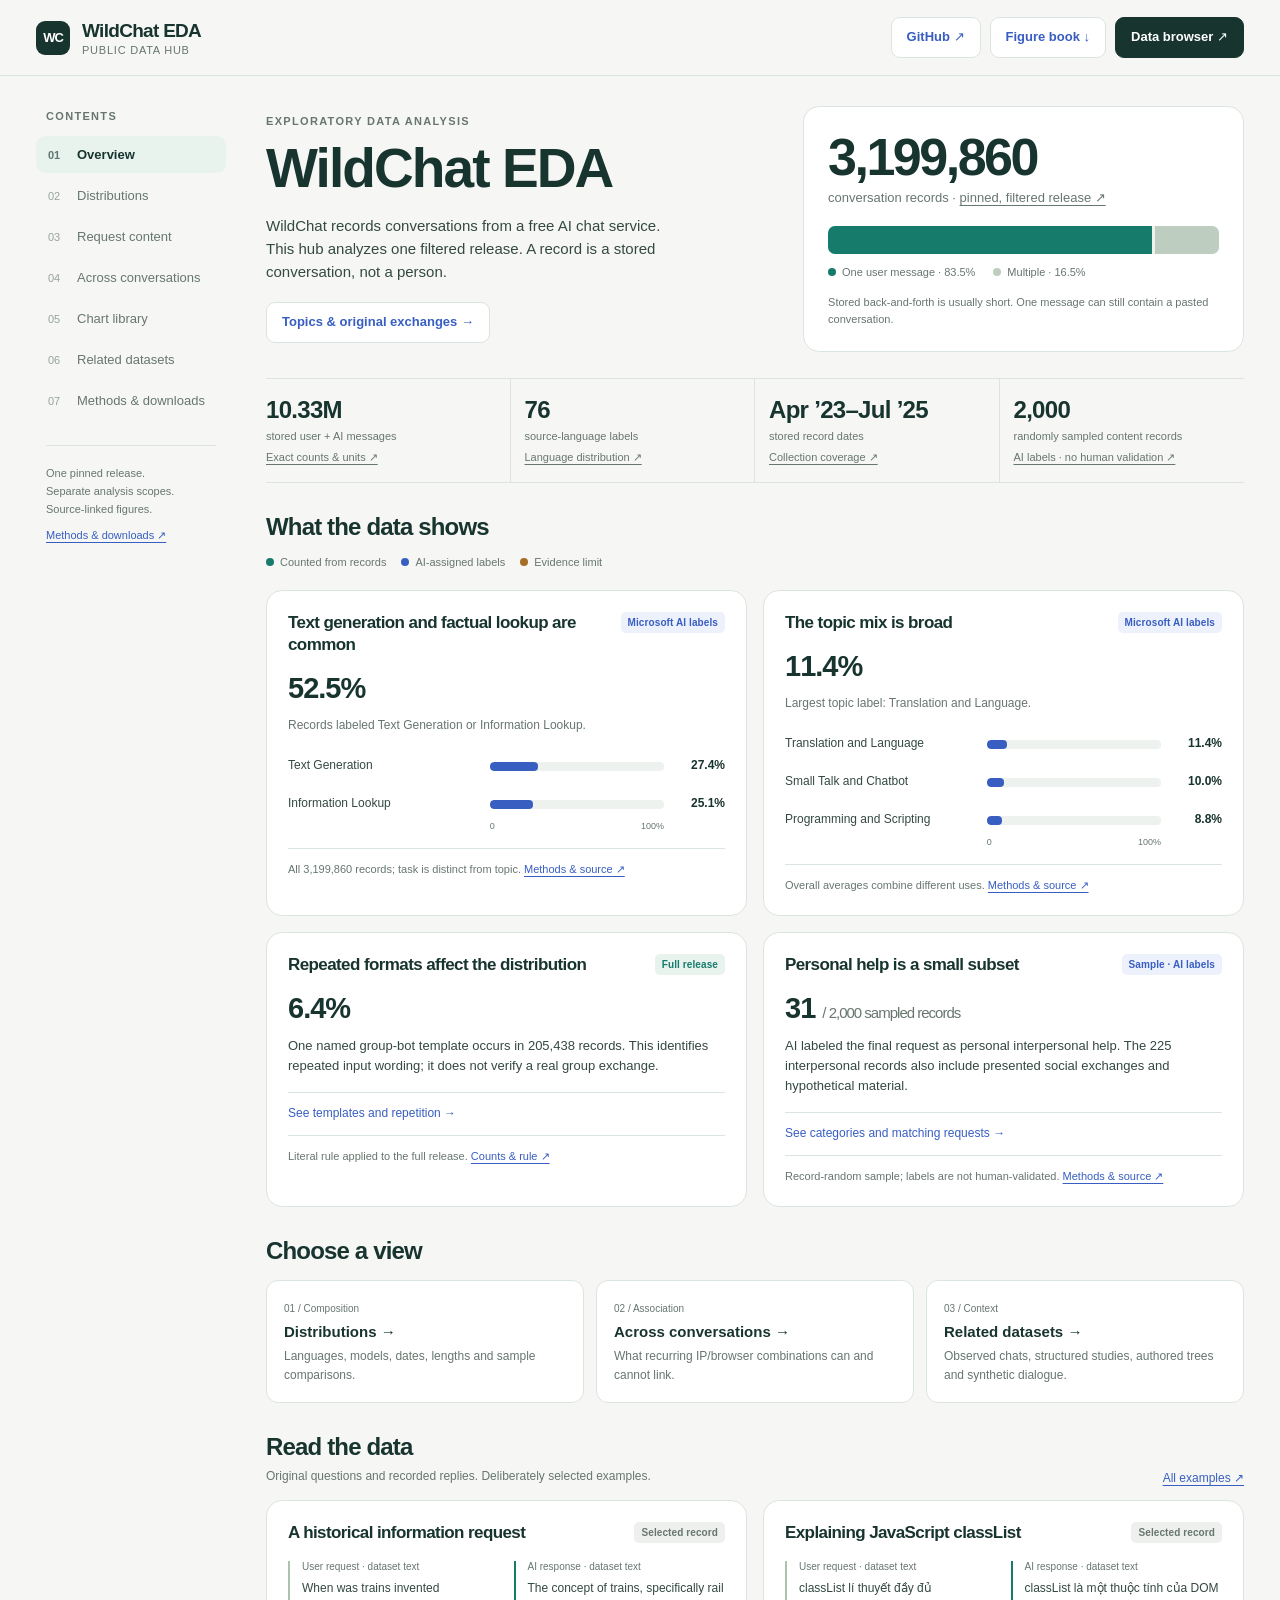
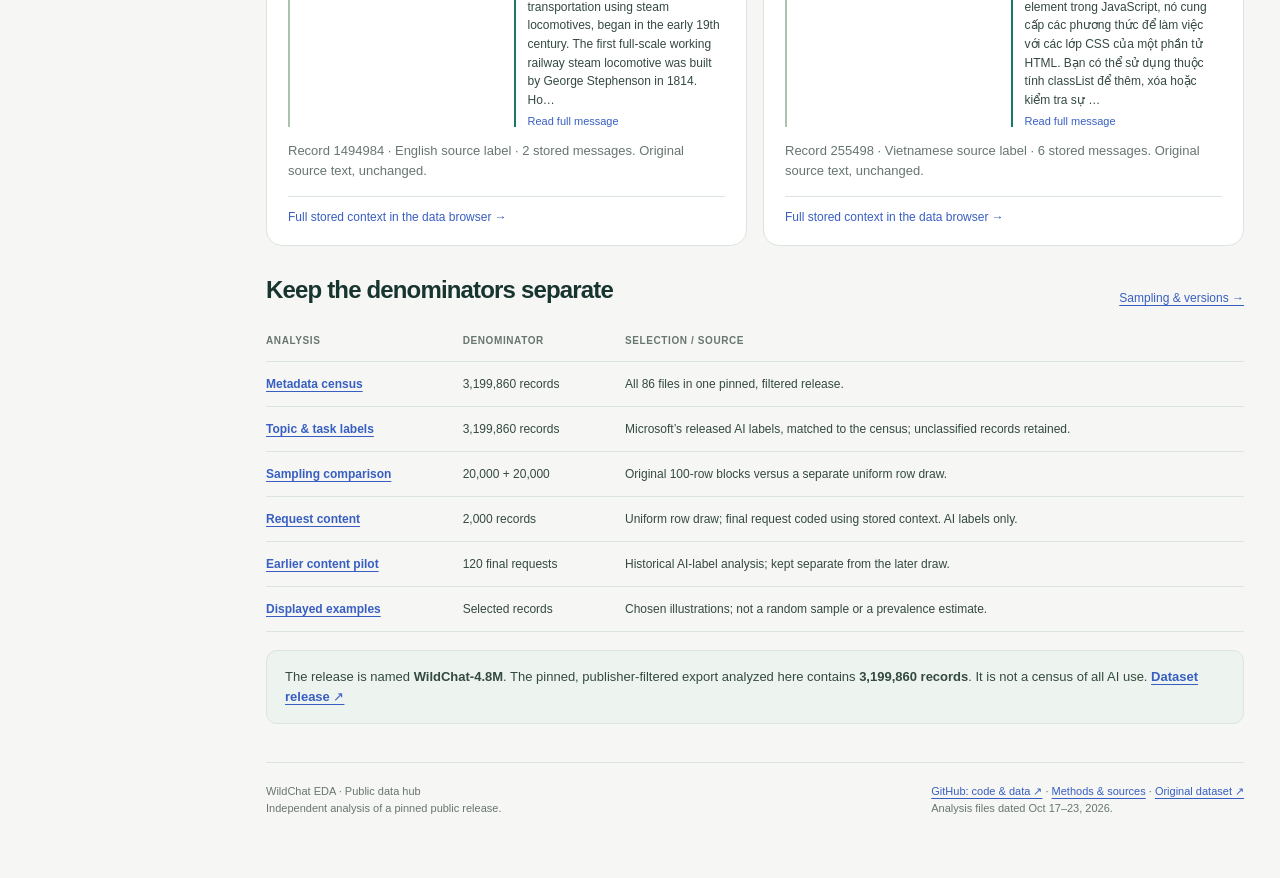
==== commit 95271508: "Connect distribution charts to original exchanges and add comparison controls" ====
--- a/website/index.html
+++ b/website/index.html
@@ -5,7 +5,7 @@
 <title>WildChat EDA · Public data hub</title>
 <meta name="description" content="WildChat dataset statistics, interactive distributions, original conversation examples, methods, and a source-linked comparison of related datasets.">
 <meta name="theme-color" content="#18342f"><meta property="og:title" content="WildChat EDA"><meta property="og:description" content="A public hub for WildChat statistics, visual analyses and related conversation datasets."><meta property="og:type" content="website">
-<link rel="icon" href="icon.svg" type="image/svg+xml"><link rel="stylesheet" href="hub.css?v=publicLinksOct23">
+<link rel="icon" href="icon.svg" type="image/svg+xml"><link rel="stylesheet" href="hub.css?v=interactiveOct23">
 <script>if(['explorer','audit','cases','fit','structure','methods','glossary'].includes(location.hash.slice(1).split('?')[0]))location.replace('atlas.html'+location.hash);</script>
 </head>
 <body>
@@ -14,5 +14,5 @@
 <div class="shell"><aside class="sidebar"><div class="nav-title">Contents</div><nav id="hub-nav" class="nav" aria-label="Hub navigation"></nav><div class="sidebar-note">One pinned release.<br>Separate analysis scopes.<br>Source-linked figures.<a href="#sources">Methods & downloads ↗</a></div></aside><main id="main" tabindex="-1"><div class="loading">Loading saved analyses…</div></main></div>
 <dialog id="hub-figure-dialog" aria-labelledby="hub-figure-title"><div class="figure-dialog-header"><h2 id="hub-figure-title"></h2><button class="close" data-close-figure aria-label="Close figure">×</button></div><div class="figure-dialog-body"><img id="hub-figure-image" alt=""><p id="hub-figure-caption"></p></div></dialog>
 <noscript><p>This site needs JavaScript for interactive charts. <a href="assets/WildChat_Relational_EDA.pdf">Download the figure book</a> or <a href="data/validation.json">read the aggregate statistics</a>.</p></noscript>
-<script type="module" src="hub.js?v=publicLinksOct23"></script>
+<script type="module" src="hub.js?v=interactiveOct23"></script>
 </body></html>
--- a/website/hub.css
+++ b/website/hub.css
@@ -2,3 +2,15 @@
 
 .chart-destination{font-size:11px;color:var(--muted);margin:-8px 0 14px}.hero-unit a{color:inherit}.header-actions .repo-button{white-space:nowrap}@media(max-width:570px){.brand-mark{display:none}.brand b{font-size:16px}.header-actions .button{padding:8px 7px;font-size:10px}.header-actions .repo-button{padding:8px 7px}}
 .bar-scale{min-height:0;font-size:9px!important;color:var(--muted);margin-top:3px;padding:0}.scale-track{display:flex;justify-content:space-between}
+
+/* Sample bars and full-release markers share a fixed 0–100% axis. */
+.compare-toggle{display:flex;align-items:center;gap:8px;font-size:12px;margin:-4px 0 16px;cursor:pointer}.compare-toggle input{accent-color:var(--teal);width:16px;height:16px}.comparison-legend{display:flex;gap:12px 20px;flex-wrap:wrap;font-size:11px;color:var(--muted);margin:0 0 18px}.comparison-legend>span{display:flex;align-items:center;gap:7px}.comparison-swatch{width:18px;height:7px;background:var(--teal);border-radius:2px}.comparison-marker{height:13px;border-left:2px solid var(--ink)}.comparison-head,.comparison-row{display:grid;grid-template-columns:minmax(100px,1.1fr) minmax(100px,2fr) 75px;gap:14px;align-items:center}.comparison-head{font-size:10px;color:var(--muted);margin:8px 0;line-height:1.4}.comparison-head>span:last-child{text-align:right}.comparison-row{padding:9px 0;border-bottom:1px solid #edf1ed;font-size:12px;text-decoration:none;color:var(--body);border-radius:5px}.comparison-row:hover{background:var(--teal-soft)}.comparison-row small{display:block;font-size:10px;color:var(--muted);margin-top:3px}.comparison-track{position:relative;height:10px;border-radius:4px;background:#edf2ef}.comparison-track>span{height:100%;display:block;background:var(--teal);border-radius:4px;transition:width .3s ease}.comparison-track>i{position:absolute;top:-4px;bottom:-4px;border-left:2px solid var(--ink);transform:translateX(-1px)}.comparison-value{text-align:right;font-variant-numeric:tabular-nums;font-weight:600;color:var(--ink)}.comparison-value small{font-weight:400}.comparison-axis>span:nth-child(2){display:flex;justify-content:space-between}.comparison-axis b{font-weight:400}
+.linkage-explorer{margin:18px 0}.linkage-explorer-question{margin:14px 0!important}.linkage-explorer-options{display:grid;grid-template-columns:repeat(auto-fit,minmax(120px,1fr));gap:8px}.linkage-preset{border:1px solid var(--line);background:white;border-radius:9px;padding:10px;text-align:left}.linkage-preset span{display:block;font-size:11px}.linkage-preset strong{display:block;font-size:18px;margin-top:4px}.linkage-preset.active{border-color:var(--teal);background:var(--teal-soft)}.linkage-explorer-result{margin-top:16px;padding:18px;background:var(--paper);border-radius:10px}.linkage-result-unit{font-size:14px;font-weight:400;letter-spacing:0}.linkage-explorer-meter{height:10px;overflow:hidden;background:#dce4df;border-radius:8px;margin:12px 0}.linkage-explorer-meter span{display:block;height:100%;background:var(--teal);transition:width .25s}.linkage-explorer-detail{font-size:11px!important;color:var(--muted);margin-top:8px!important}
+@media(max-width:570px){.comparison-head,.comparison-row{grid-template-columns:minmax(82px,1fr) minmax(60px,1fr) 63px;gap:9px}.comparison-row{font-size:11px}.comparison-row small{font-size:9px}.comparison-legend{gap:8px;font-size:10px}.linkage-explorer-options{grid-template-columns:repeat(2,minmax(0,1fr))}}
+
+/* A category stays visible while its original source exchange is read. */
+.distribution-detail-layout{display:grid;grid-template-columns:minmax(0,1.1fr) minmax(0,1fr);gap:18px;align-items:start}.chart-select{border:1px solid transparent;background:transparent;width:100%;text-align:left;padding:5px;border-radius:7px;cursor:pointer}.chart-select:hover{background:var(--blue-soft)}.chart-select.selected{background:var(--blue-soft);border-color:#cbd7f6}.chart-select.selected .bar-label{color:var(--blue);font-weight:600}.chart-detail-container{position:sticky;top:95px;scroll-margin-top:140px;min-width:0}.chart-detail-panel,.chart-detail-empty{background:white;border:1px solid var(--line);border-top:3px solid var(--blue);border-radius:var(--radius);padding:21px}.chart-detail-panel{max-height:calc(100vh - 120px);overflow:auto;animation:detail-in .18s ease-out}.chart-detail-empty{font-size:13px;line-height:1.6;color:var(--muted);min-height:170px;display:flex;gap:15px;align-items:center}.chart-detail-empty>span{font-size:30px;color:var(--blue)}.chart-detail-heading{display:flex;justify-content:space-between;align-items:start;gap:14px;margin-bottom:13px}.chart-detail-kind{display:block;font-size:10px;color:var(--blue);margin-bottom:5px}.chart-detail-heading h3{font-size:19px}.chart-detail-stat{text-align:right;flex:none}.chart-detail-stat strong{display:block;font-size:24px;letter-spacing:-.7px;color:var(--blue)}.chart-detail-stat>span{display:block;color:var(--muted);font-size:9px;max-width:125px;line-height:1.4;margin-top:3px}.chart-detail-definition{font-size:12px;line-height:1.55;padding-bottom:15px;border-bottom:1px solid var(--line)}.chart-detail-example-title{display:flex;gap:5px;flex-wrap:wrap;flex-direction:column;margin:15px 0 11px;font-size:12px}.chart-detail-example-title>span{font-size:10px;color:var(--muted)}.chart-detail-exchange{display:grid;gap:7px}.chart-detail-message{border-left:2px solid #b5c9bd;background:#f5f8f4;border-radius:0 8px 8px 0;padding:12px}.chart-detail-message.ai{background:#f0f4fc;border-color:var(--blue)}.chart-detail-message h4{margin:0 0 7px;font-size:12px;font-weight:600;color:var(--ink)}.chart-detail-message h4 span{display:block;font-weight:400;color:var(--muted);font-size:9px;margin-top:3px}.chart-detail-quote,.chart-detail-full{white-space:pre-wrap;overflow-wrap:anywhere;font-size:12px;line-height:1.6}.chart-detail-message summary{font-size:11px;color:var(--blue);margin-top:8px;cursor:pointer}.chart-detail-full{margin-top:10px;max-height:320px;overflow:auto}.chart-detail-arrow{font-size:17px;text-align:center;color:var(--blue);line-height:1}.chart-detail-source{display:flex;flex-direction:column;gap:4px;color:var(--muted);font-size:9px;line-height:1.6;margin-top:12px;overflow-wrap:anywhere}.chart-detail-note{font-size:10px;line-height:1.5;color:var(--muted);margin-top:12px}.chart-detail-error,.chart-detail-loading{font-size:12px;line-height:1.6;margin-top:12px}.chart-detail-error button{border:0;background:none;color:var(--blue);text-decoration:underline}.chart-detail-panel .card-link{font-size:11px}.comparison-head [title]{cursor:help}
+@keyframes detail-in{from{opacity:.5;transform:translateY(3px)}to{opacity:1;transform:translateY(0)}}
+@media(max-width:1050px){.distribution-detail-layout{grid-template-columns:1fr}.chart-detail-container{position:static}.chart-detail-panel{max-height:none}.chart-detail-heading h3{font-size:21px}}@media(max-width:570px){.chart-detail-panel,.chart-detail-empty{padding:17px}.chart-detail-container{scroll-margin-top:135px}.chart-detail-heading{gap:8px}.chart-detail-stat strong{font-size:21px}.chart-detail-stat>span{max-width:95px}}
+
+.chart-detail-back{display:none;margin-bottom:13px;font-size:11px;padding:6px 9px}@media(max-width:1050px){.chart-detail-back{display:inline-flex}}
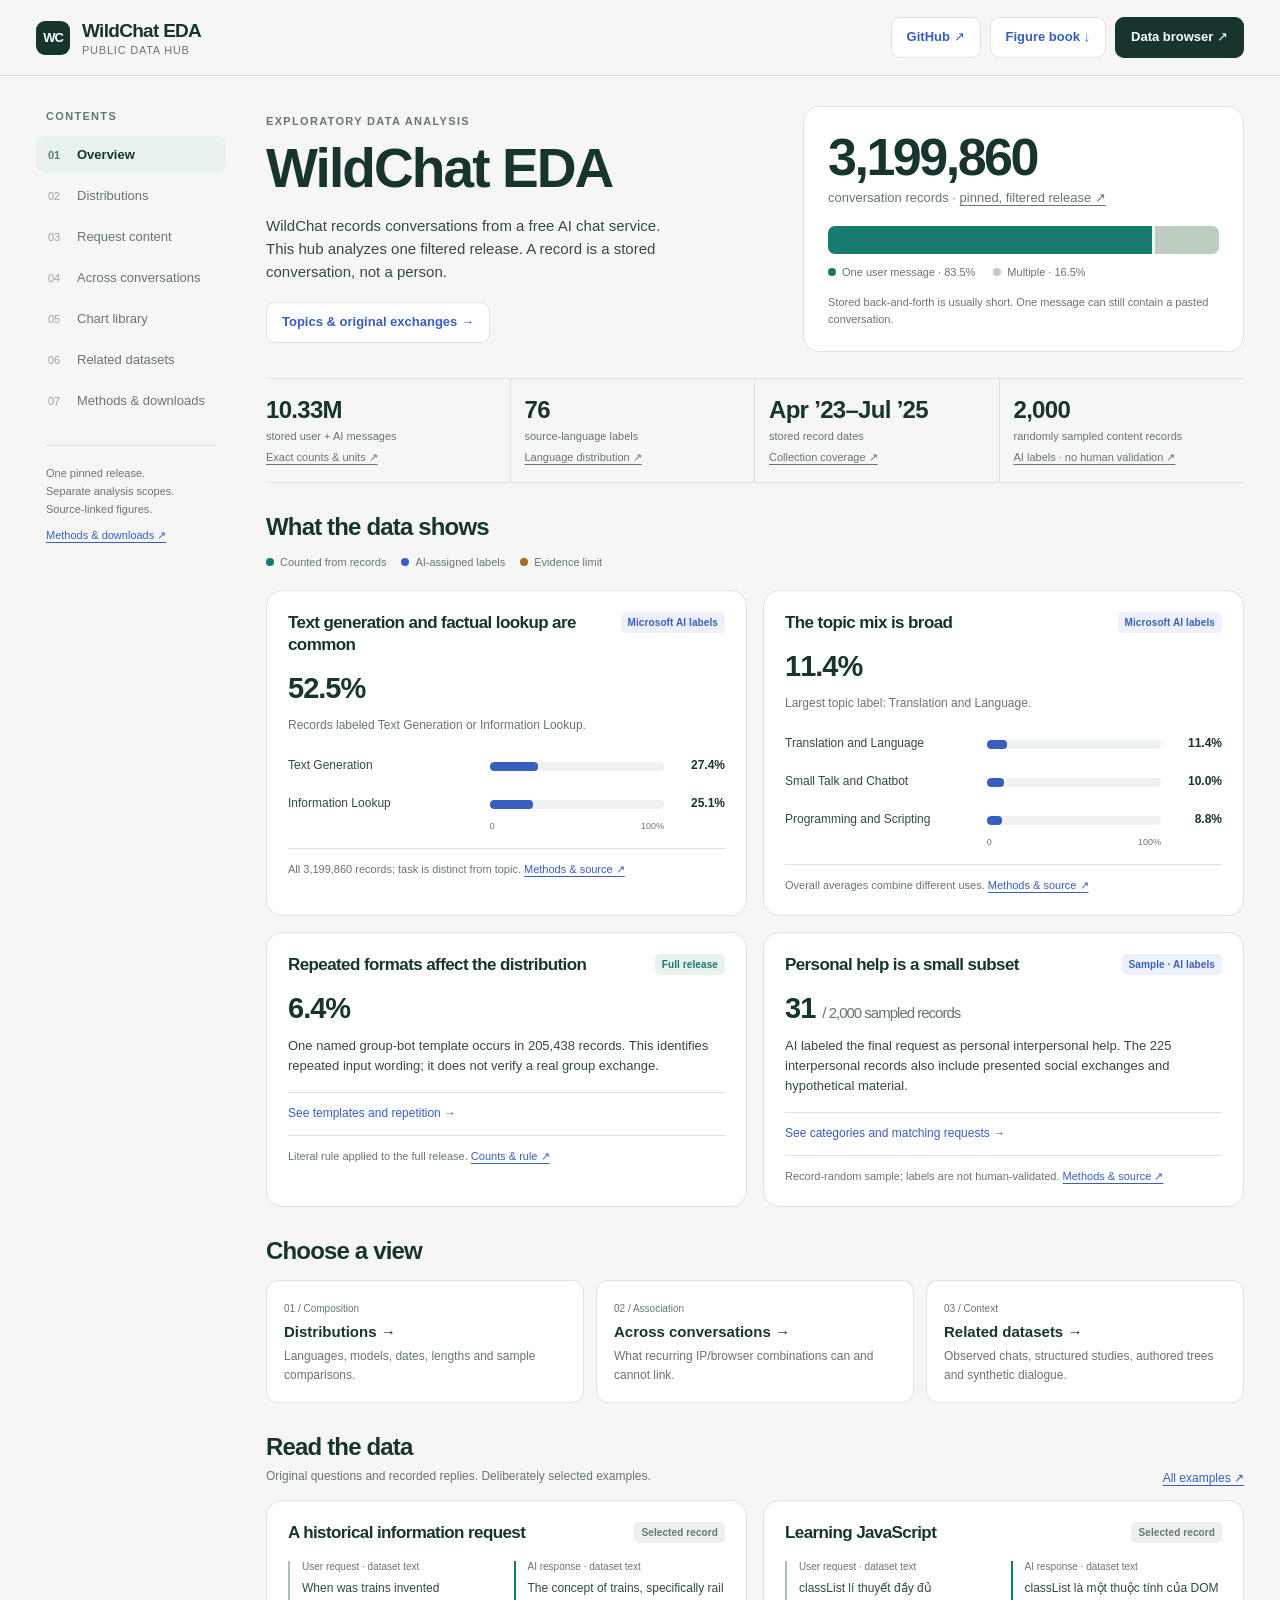
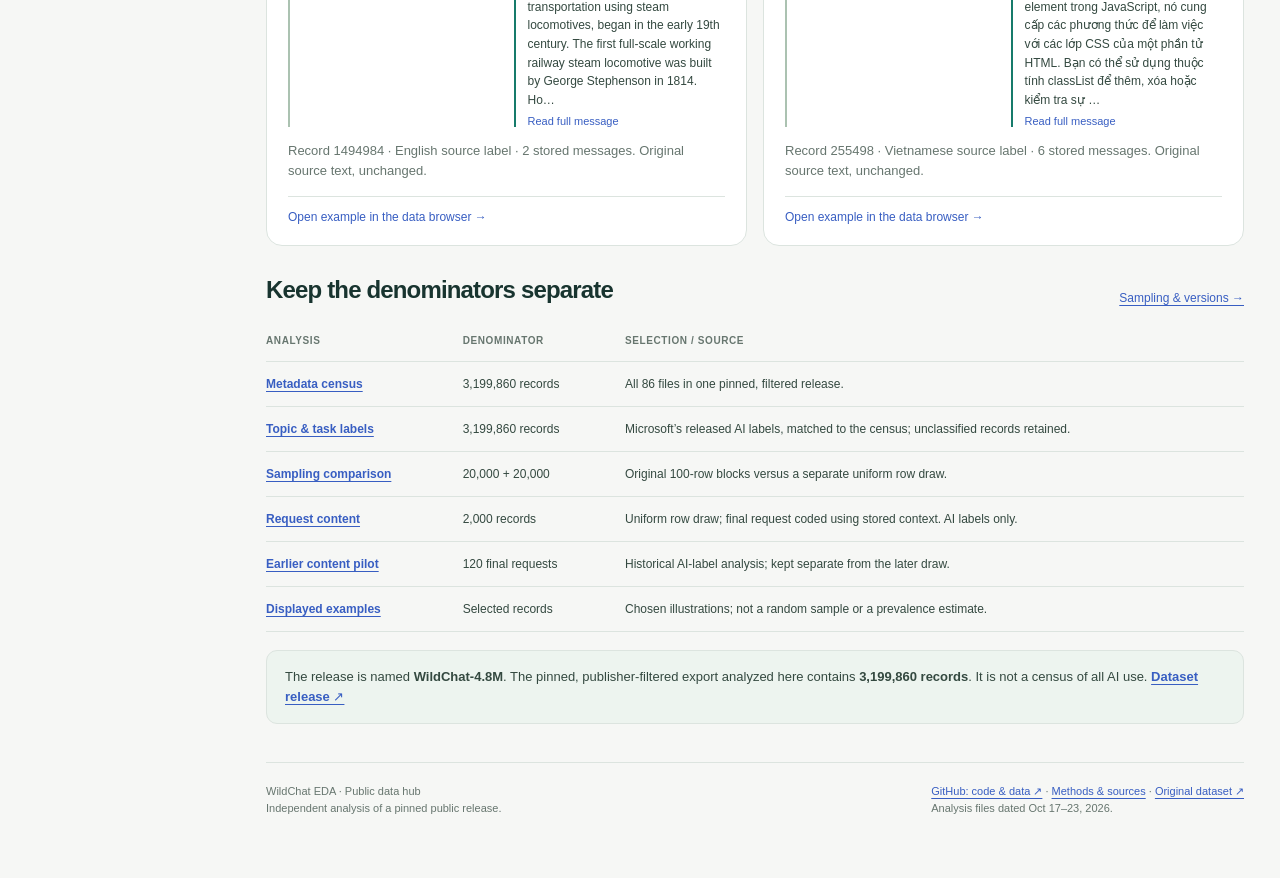
==== commit 1528f900: "Preserve chart return paths and request filters across example navigation" ====
--- a/website/index.html
+++ b/website/index.html
@@ -5,7 +5,7 @@
 <title>WildChat EDA · Public data hub</title>
 <meta name="description" content="WildChat dataset statistics, interactive distributions, original conversation examples, methods, and a source-linked comparison of related datasets.">
 <meta name="theme-color" content="#18342f"><meta property="og:title" content="WildChat EDA"><meta property="og:description" content="A public hub for WildChat statistics, visual analyses and related conversation datasets."><meta property="og:type" content="website">
-<link rel="icon" href="icon.svg" type="image/svg+xml"><link rel="stylesheet" href="hub.css?v=interactiveOct23">
+<link rel="icon" href="icon.svg" type="image/svg+xml"><link rel="stylesheet" href="hub.css?v=navigationOct23">
 <script>if(['explorer','audit','cases','fit','structure','methods','glossary'].includes(location.hash.slice(1).split('?')[0]))location.replace('atlas.html'+location.hash);</script>
 </head>
 <body>
@@ -14,5 +14,5 @@
 <div class="shell"><aside class="sidebar"><div class="nav-title">Contents</div><nav id="hub-nav" class="nav" aria-label="Hub navigation"></nav><div class="sidebar-note">One pinned release.<br>Separate analysis scopes.<br>Source-linked figures.<a href="#sources">Methods & downloads ↗</a></div></aside><main id="main" tabindex="-1"><div class="loading">Loading saved analyses…</div></main></div>
 <dialog id="hub-figure-dialog" aria-labelledby="hub-figure-title"><div class="figure-dialog-header"><h2 id="hub-figure-title"></h2><button class="close" data-close-figure aria-label="Close figure">×</button></div><div class="figure-dialog-body"><img id="hub-figure-image" alt=""><p id="hub-figure-caption"></p></div></dialog>
 <noscript><p>This site needs JavaScript for interactive charts. <a href="assets/WildChat_Relational_EDA.pdf">Download the figure book</a> or <a href="data/validation.json">read the aggregate statistics</a>.</p></noscript>
-<script type="module" src="hub.js?v=interactiveOct23"></script>
+<script type="module" src="hub.js?v=navigationOct23"></script>
 </body></html>
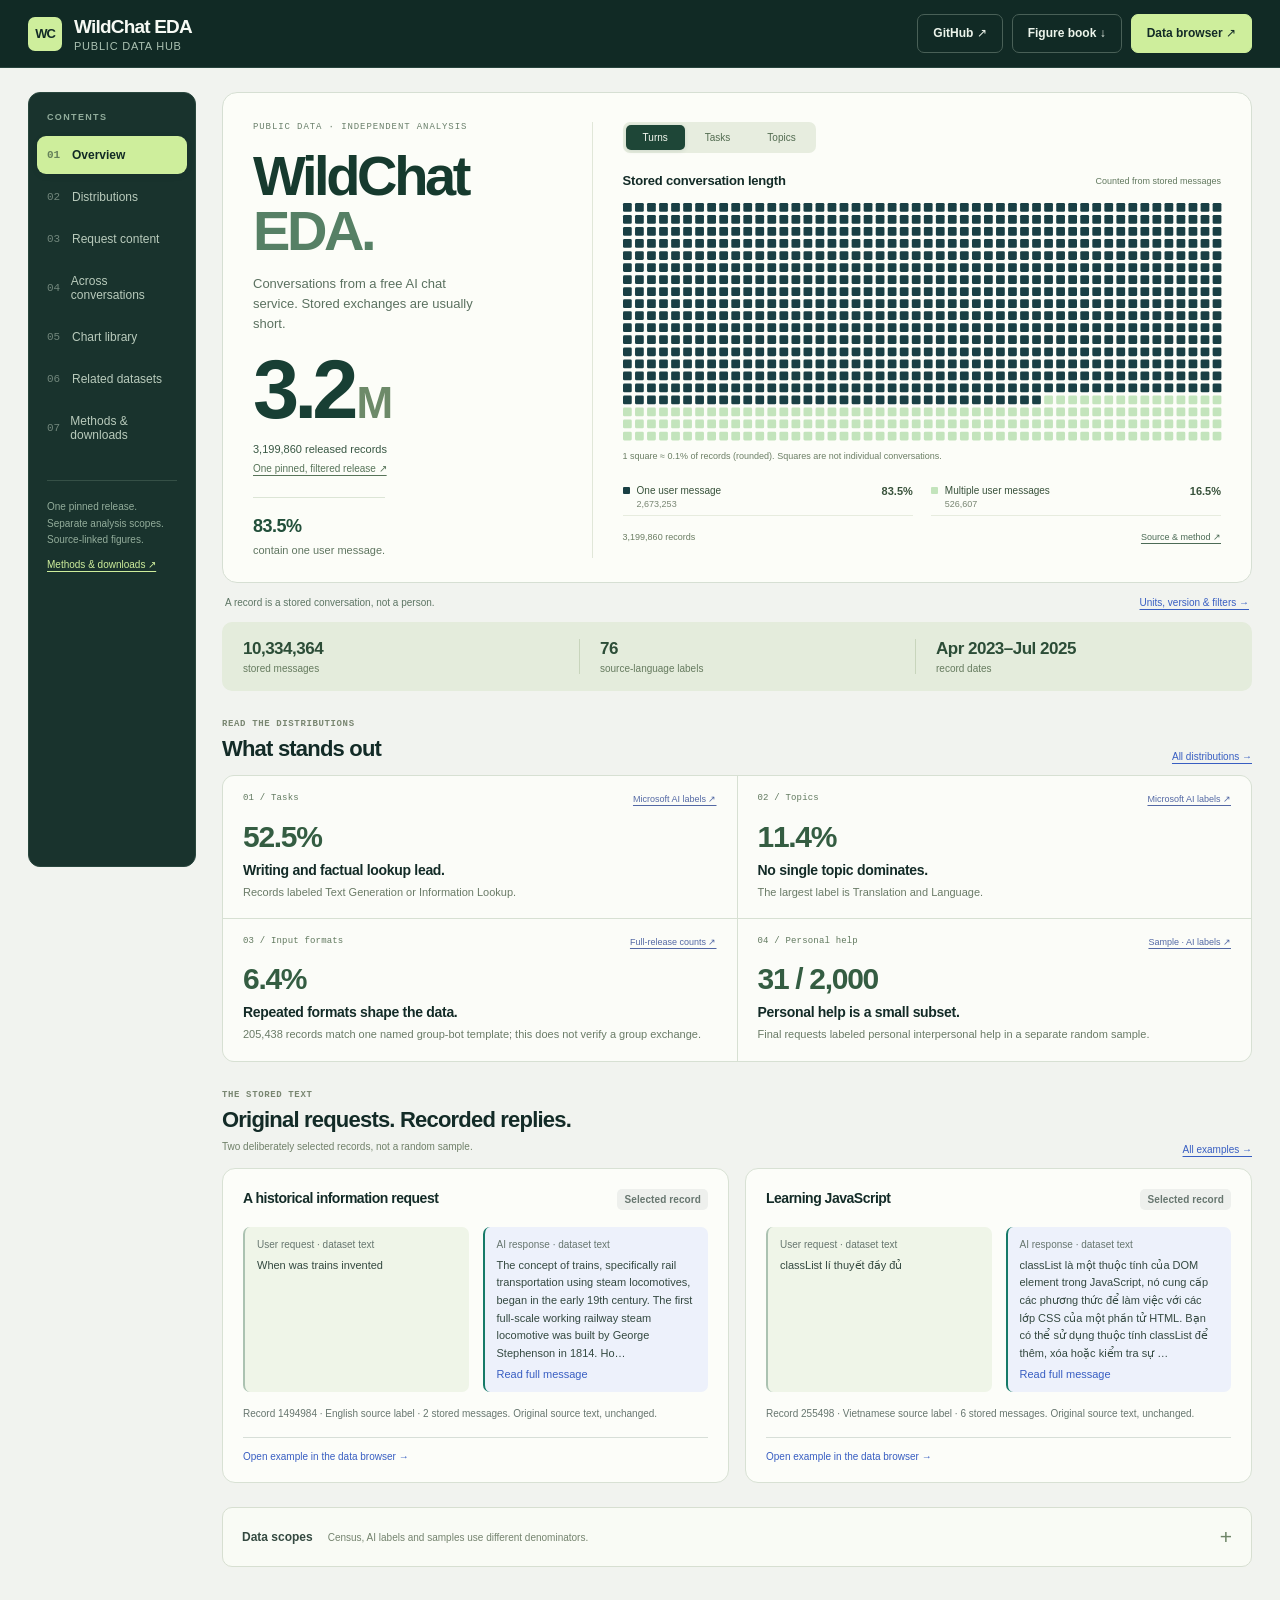
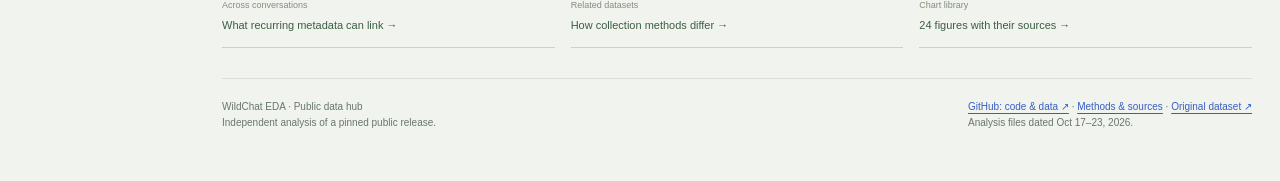
==== commit 471bc23c: "Add visual Overview and grouped record canvas with exact source links" ====
--- a/website/index.html
+++ b/website/index.html
@@ -6,6 +6,7 @@
 <meta name="description" content="WildChat dataset statistics, interactive distributions, original conversation examples, methods, and a source-linked comparison of related datasets.">
 <meta name="theme-color" content="#18342f"><meta property="og:title" content="WildChat EDA"><meta property="og:description" content="A public hub for WildChat statistics, visual analyses and related conversation datasets."><meta property="og:type" content="website">
 <link rel="icon" href="icon.svg" type="image/svg+xml"><link rel="stylesheet" href="hub.css?v=navigationOct23">
+<link rel="stylesheet" href="hub-canvas.css?v=canvasOct23">
 <script>if(['explorer','audit','cases','fit','structure','methods','glossary'].includes(location.hash.slice(1).split('?')[0]))location.replace('atlas.html'+location.hash);</script>
 </head>
 <body>
@@ -14,5 +15,5 @@
 <div class="shell"><aside class="sidebar"><div class="nav-title">Contents</div><nav id="hub-nav" class="nav" aria-label="Hub navigation"></nav><div class="sidebar-note">One pinned release.<br>Separate analysis scopes.<br>Source-linked figures.<a href="#sources">Methods & downloads ↗</a></div></aside><main id="main" tabindex="-1"><div class="loading">Loading saved analyses…</div></main></div>
 <dialog id="hub-figure-dialog" aria-labelledby="hub-figure-title"><div class="figure-dialog-header"><h2 id="hub-figure-title"></h2><button class="close" data-close-figure aria-label="Close figure">×</button></div><div class="figure-dialog-body"><img id="hub-figure-image" alt=""><p id="hub-figure-caption"></p></div></dialog>
 <noscript><p>This site needs JavaScript for interactive charts. <a href="assets/WildChat_Relational_EDA.pdf">Download the figure book</a> or <a href="data/validation.json">read the aggregate statistics</a>.</p></noscript>
-<script type="module" src="hub.js?v=navigationOct23"></script>
+<script type="module" src="hub.js?v=canvasOct23"></script>
 </body></html>
--- a/website/hub-canvas.css
+++ b/website/hub-canvas.css
@@ -0,0 +1,44 @@
+/* Shared chrome; overview and distributions use the larger data workspace. */
+:root{--paper:#f1f3ef;--ink:#132b27;--teal:#167a68;--line:#d7dfd8;--radius:13px}
+.site-header{height:68px;background:#112a25;border-bottom-color:#27443d;padding:0 28px;color:#f6faf3;backdrop-filter:none}
+.brand{color:#f7faf4}.brand b{color:#f7faf4;letter-spacing:-.8px}.brand small{color:#abc1b2}.brand-mark{background:#ceee9c;color:#132b27;border-radius:7px}
+.header-actions .button{background:transparent;border-color:#496057;color:#ecf4eb;font-size:12px}.header-actions .primary{background:#ceee9c;border-color:#ceee9c;color:#132b27}.header-actions .button:hover{border-color:#ceee9c}
+.shell{max-width:1800px;grid-template-columns:168px minmax(0,1fr);gap:26px;padding:24px 28px 50px}.sidebar{top:92px;background:#19332d;border:1px solid #29463d;border-radius:12px;padding:15px 8px;min-height:calc(100vh - 125px)}
+.nav-title{color:#91ac9b;font-size:9px;letter-spacing:.15em;margin:4px 10px 14px}.nav a{color:#b9cbbc;gap:8px;font-size:12px;padding:12px 10px}.nav a.active{color:#112a25;background:#ceee9c;box-shadow:0 2px 7px #0001}.nav a:hover{background:#2b473e;color:#f5faf3}.nav a.active:hover{background:#d8f4ac;color:#112a25}.nav a span:first-child{font-family:ui-monospace,SFMono-Regular,monospace;color:inherit;width:17px;opacity:.55}.sidebar-note{color:#93ad9b;border-color:#355046;font-size:10px}.sidebar-note a{color:#ceee9c}main{max-width:none}
+.page-top{margin-bottom:20px}.page-top h1{font-size:38px;letter-spacing:-1.5px}.page-top p{font-size:12px}.page-top .eyebrow{font-family:ui-monospace,SFMono-Regular,monospace;font-size:9px;letter-spacing:.12em}.site-footer{margin-top:30px;font-size:10px}.button,.plain-button{border-radius:7px}
+body[data-hub-page=distributions] .control-row>.segmented{background:#dfe5dc;padding:4px;border-radius:9px;gap:2px}
+body[data-hub-page=distributions] .control-row>.segmented button{font-size:11px;padding:8px 12px}
+body[data-hub-page=distributions] .control-row>.segmented button.active{background:#17372e;color:#f5f9f1;box-shadow:none}
+.distribution-detail-layout{gap:18px}.distribution-detail-layout>.card{border:0;border-radius:12px;background:#fff;padding:23px}.distribution-detail-layout .chart-detail-panel{border:0;border-top:3px solid #6277c8;box-shadow:0 10px 30px #17372e07}.distribution-detail-layout .chart-select{padding:7px 8px}.distribution-detail-layout .bar-track{background:#ecf0ed}.distribution-detail-layout .chart-select.selected{background:#ebeffa;border-color:#d4dcf1}.chart-detail-container{top:88px}
+/* The record canvas is a view of actual sampled rows, never a semantic map. */
+.record-canvas-shell{border:1px solid #d2dbd3;border-radius:15px;background:#fff;overflow:hidden;box-shadow:0 12px 38px #18372b06}
+.rc-toolbar{display:flex;align-items:end;gap:14px;flex-wrap:wrap;padding:17px 19px;border-bottom:1px solid #dce3dc;background:#fcfdf9}
+.rc-control{display:flex;flex-direction:column;gap:5px;min-width:130px;font-size:10px;color:#657a6d}.rc-control>span,.rc-control>label{font-size:10px;font-weight:600;letter-spacing:.03em}.rc-control select,.rc-control input{border:1px solid #cdd8cf;border-radius:6px;background:white;color:#15372a;font:inherit;font-size:12px;padding:8px 25px 8px 10px;min-height:35px}.rc-control input{padding-right:10px;max-width:150px}.rc-original-toggle{display:flex;align-items:center;gap:7px;font-size:11px;line-height:1.4;color:#264a3a;margin:auto 0 8px auto;cursor:pointer}.rc-original-toggle input{accent-color:#28755a;width:16px;height:16px}.rc-original-toggle strong{font-variant-numeric:tabular-nums}
+.rc-layout{display:grid;grid-template-columns:minmax(0,1fr) 295px;min-height:540px}.rc-map{position:relative;min-width:0;background:#f5f7f1}.rc-stage{position:relative;min-height:460px;overflow:hidden;background-color:#f5f7f1;background-image:radial-gradient(#6f927218 .65px,transparent .65px);background-size:11px 11px}.rc-canvas{width:100%;height:480px;display:block;touch-action:pan-y;outline-offset:-4px}.rc-tooltip{position:absolute;z-index:5;pointer-events:none;max-width:230px;padding:9px 11px;background:#16382f;color:white;border:1px solid #3a5c4e;border-radius:7px;box-shadow:0 6px 22px #102b2925;font-size:10px;line-height:1.5}.rc-tooltip[hidden]{display:none}.rc-tooltip strong{display:block;color:white;font-size:11px}
+.rc-legend{display:flex;align-items:center;gap:6px;flex-wrap:wrap;padding:12px 16px;background:#edf2e9;border-top:1px solid #d9e1d5;min-height:50px}.rc-legend-item{display:inline-flex;align-items:center;gap:6px;border:1px solid transparent;background:transparent;border-radius:6px;padding:5px 7px;font-size:10px;color:#375747;cursor:pointer}.rc-legend-item:hover{background:#fff8}.rc-legend-item.active,.rc-legend-item[aria-pressed=true]{border-color:#335c4a;background:white;color:#15372a}.rc-legend-item i,.rc-legend-item .swatch{width:8px;height:8px;display:inline-block;border-radius:50%;flex:none}.rc-legend-item small{font-size:9px;color:#6d8172}.rc-status{padding:11px 17px;border-top:1px solid #dce3d8;background:#fafcf6;font-size:10px;color:#617768;line-height:1.55;font-variant-numeric:tabular-nums}.rc-status strong{color:#234e36}.rc-detail{background:#fff;border-left:1px solid #d7e0d6;padding:18px;min-width:0;max-height:640px;overflow:auto}.rc-detail-header{display:flex;align-items:start;justify-content:space-between;gap:10px;margin-bottom:12px}.rc-detail-header h3{font-size:18px;letter-spacing:-.6px}.rc-detail-header small{display:block;color:#6b806f;font-size:10px;margin-top:4px}.rc-detail-header .chip{font-size:9px}.rc-record-list{display:flex;gap:6px;align-items:center;margin-bottom:16px}.rc-record-list select{flex:1;min-width:0;border:1px solid #d4ded2;border-radius:6px;padding:7px 6px;background:#f8faf4;font-size:10px;color:#34593f;max-width:100%}.rc-record-list button{border:1px solid #d4ded2;border-radius:6px;background:#fff;padding:6px 9px;font-size:11px;min-height:30px}.rc-meta-grid{display:grid;grid-template-columns:1fr 1fr;gap:10px 12px;padding:13px 0;border-top:1px solid #e4e9df;border-bottom:1px solid #e4e9df;margin:12px 0;font-size:11px}.rc-meta-grid dt,.rc-meta-grid small{color:#6d8174;font-size:9px;line-height:1.4}.rc-meta-grid dd{margin:3px 0 0;color:#284a33;line-height:1.4;overflow-wrap:anywhere}.rc-meta-grid strong{display:block;color:#284a33;margin-top:3px;font-size:11px}.rc-message{background:#f3f7ef;border-left:2px solid #a2bd9f;border-radius:0 7px 7px 0;padding:11px;margin-top:12px;font-size:11px;line-height:1.6;overflow-wrap:anywhere;white-space:pre-wrap}.rc-message.ai{background:#eef2fb;border-left-color:#657dca}.rc-message h4{margin:0 0 7px;font-size:10px;line-height:1.4;color:#294d35;white-space:normal}.rc-message p{font-size:11px;line-height:1.6;margin:0;white-space:pre-wrap}.rc-message small{display:block;white-space:normal;font-size:9px;color:#748171;margin-bottom:6px}.rc-message summary,.rc-full-context summary{color:#4267a8;font-size:10px;cursor:pointer;margin-top:8px}.rc-full-context{border-top:1px solid #dce4d8;padding-top:9px;margin-top:14px;font-size:11px;line-height:1.6}.rc-full-context>summary{margin-top:0}.rc-full-context p{white-space:pre-wrap;overflow-wrap:anywhere;font-size:11px}.rc-empty,.rc-loading{padding:30px 18px;color:#6a7e6d;font-size:12px;line-height:1.6}.rc-detail a{font-size:10px}.rc-detail .foot{font-size:9px}.rc-detail .button{font-size:10px;padding:8px 10px}.rc-map button:focus-visible,.rc-detail button:focus-visible{outline:2px solid #628757;outline-offset:2px}.rc-scope-note{font-size:10px;color:#667a68;margin-top:12px;line-height:1.5}
+@media(min-width:1500px){.rc-layout{grid-template-columns:minmax(0,1fr) 340px}.rc-canvas{height:530px}.rc-stage{min-height:530px}.rc-detail{max-height:720px}.rc-message p{font-size:12px}}
+@media(max-width:1150px){.shell{grid-template-columns:145px minmax(0,1fr);gap:18px;padding:21px}.rc-layout{grid-template-columns:minmax(0,1fr) 260px}.rc-toolbar{gap:10px;padding:14px}.rc-control{min-width:105px}.rc-original-toggle{margin-left:0}.rc-detail{padding:15px}.rc-canvas{height:430px}.rc-stage{min-height:430px}}
+@media(max-width:900px){.rc-layout{grid-template-columns:1fr}.rc-detail{border-left:0;border-top:1px solid #d5dfd3;max-height:none}.rc-canvas{height:430px}.rc-stage{min-height:430px}.rc-detail-header h3{font-size:21px}.rc-meta-grid{grid-template-columns:repeat(4,minmax(0,1fr))}.rc-detail .rc-message{font-size:12px}.rc-message p{font-size:12px}.rc-toolbar{align-items:center}.rc-control{flex:1}.rc-control input{max-width:none}.rc-original-toggle{width:100%;margin:2px 0 0}}
+@media(max-width:800px){.site-header{height:65px;padding:0 18px}.shell{display:block;padding:0 18px 40px}.sidebar{min-height:0;top:65px;border-radius:0;border:0;border-bottom:1px solid #375043;background:#19332d;margin:0 -18px 22px;padding:9px 18px}.nav{gap:4px}.nav a{padding:8px 10px;font-size:11px}.page-top h1{font-size:33px}.rc-canvas{height:420px}.rc-stage{min-height:420px}}
+@media(max-width:570px){.site-header{padding:0 14px}.shell{padding:0 14px 35px}.sidebar{margin:0 -14px 22px;padding:9px 14px}.header-actions .button{font-size:10px;padding:8px 7px}.brand b{font-size:16px}.brand small{font-size:9px}.rc-toolbar{padding:12px;gap:10px}.rc-control{min-width:calc(50% - 10px);flex:1 1 calc(50% - 10px)}.rc-control select,.rc-control input{width:100%;font-size:11px}.rc-layout{min-height:0}.rc-canvas{height:360px}.rc-stage{min-height:360px}.rc-legend{gap:3px;padding:9px}.rc-legend-item{padding:5px;font-size:9px}.rc-status{font-size:9px;padding:10px 12px}.rc-meta-grid{grid-template-columns:1fr 1fr}.rc-detail{padding:15px}.page-top h1{font-size:31px}.rc-detail-header small{font-size:10px}}
+/* Overview: one composition canvas, exact counts alongside it. */
+.overview-hero{display:grid;grid-template-columns:minmax(230px,.76fr) minmax(0,1.55fr);gap:30px;padding:29px 30px 24px;border:1px solid #d6dfd3;border-radius:15px;background:#fcfdf8;overflow:hidden}
+.ov-intro{display:flex;flex-direction:column;align-items:start}.ov-intro .eyebrow{font:9px ui-monospace,SFMono-Regular,monospace;letter-spacing:.1em;color:#6b806c;margin-bottom:16px}.ov-intro h1{font-size:56px;letter-spacing:-3.4px;line-height:.99;margin:0 0 15px;font-weight:650;color:#163a2e}.ov-intro h1 span{color:#568065}.ov-lead{font-size:13px;line-height:1.55;max-width:240px;color:#5b7160;margin:0 0 12px}.ov-main-number{font-size:83px;letter-spacing:-5px;line-height:1.05;font-weight:600;color:#183f34;font-variant-numeric:tabular-nums}.ov-main-number span{font-size:44px;letter-spacing:-2px;margin-left:3px;color:#6d8a69}.ov-exact{font-size:11px;line-height:1.7;color:#385743;margin:7px 0 19px}.ov-exact a{font-size:10px;color:#577459;text-decoration:underline;text-underline-offset:3px}.ov-short-stat{border-top:1px solid #dce5d6;margin:0;padding-top:15px;font-size:11px;color:#607661;line-height:1.5}.ov-short-stat strong{font-size:18px;letter-spacing:-.5px;color:#224f3a;display:block;margin-bottom:2px}
+.overview-visual{min-width:0;border-left:1px solid #e1e7d9;padding-left:30px}.ov-controls{display:inline-flex;padding:3px;gap:3px;background:#e7eddf;border-radius:7px;margin-bottom:20px}.ov-controls button{background:none;border:none;font-size:10px;padding:7px 17px;border-radius:5px;color:#536c51;cursor:pointer}.ov-controls button.active{color:#f6faf1;background:#1e4637;box-shadow:0 1px 4px #183f3420}.ov-controls button:hover:not(.active){background:#d8e3ce}.ov-canvas-head{display:flex;justify-content:space-between;align-items:center;gap:10px;flex-wrap:wrap;margin-bottom:13px}.ov-canvas-head h3{font-size:13px;font-weight:600;letter-spacing:-.2px}.ov-source-tag{font-size:9px;color:#61785e}.ov-source-tag.ai{color:#5264a4}.ov-waffle{display:block;width:100%;height:auto;max-height:285px;overflow:visible}.ov-waffle a{transition:opacity .15s;cursor:pointer}.ov-waffle:hover a:not(:hover){opacity:.58}.ov-waffle a:focus-visible{outline:2px solid #487866;outline-offset:2px;opacity:.6}.ov-waffle-unit{font-size:9px;color:#6b7e64;margin:9px 0 14px;line-height:1.6}.ov-waffle-unit span{display:inline}.ov-legend{list-style:none;margin:0;padding:0;display:grid;grid-template-columns:1fr 1fr;gap:2px 18px}.ov-legend li{margin:0;min-width:0}.ov-legend a{display:grid;grid-template-columns:8px minmax(0,1fr) auto;gap:6px;align-items:center;font-size:10px;padding:6px 0;border-bottom:1px solid #e7ecdF;color:#38523b;text-decoration:none}.ov-legend a:hover{color:#135837;background:#eef4e8}.ov-legend i{background:var(--ov-color);width:7px;height:7px;border-radius:1px}.ov-legend span{min-width:0;line-height:1.4}.ov-legend strong{font-size:11px;font-weight:600;white-space:nowrap;font-variant-numeric:tabular-nums}.ov-legend small{grid-column:2;color:#788572;font-size:9px;margin-top:-5px}.ov-chart-foot{display:flex;justify-content:space-between;gap:10px;margin-top:15px;font-size:9px;color:#6b7d63;line-height:1.5}.ov-chart-foot a{color:#4c6b56;text-decoration:underline;text-underline-offset:3px}
+.ov-reading-key{display:flex;justify-content:space-between;align-items:center;gap:12px;font-size:10px;color:#5d7564;padding:14px 3px}.ov-reading-key a{font-size:10px;white-space:nowrap}.ov-dataset-facts{display:grid;grid-template-columns:repeat(3,minmax(0,1fr));background:#e4ecdc;border-radius:10px;padding:17px 21px;gap:20px}.ov-dataset-facts a{display:flex;flex-direction:column;gap:4px;padding-left:20px;border-left:1px solid #c8d5bc;color:#2c4d37;text-decoration:none}.ov-dataset-facts a:first-child{padding-left:0;border-left:none}.ov-dataset-facts a:hover strong{color:#158369}.ov-dataset-facts strong{font-size:17px;font-weight:600;letter-spacing:-.5px;font-variant-numeric:tabular-nums}.ov-dataset-facts span{font-size:10px;color:#667b5f}
+.ov-findings .section-line,.ov-originals .section-line{margin:28px 0 13px}.ov-findings h2,.ov-originals h2{font-size:22px;letter-spacing:-.8px}.ov-findings .eyebrow,.ov-originals .eyebrow{font-size:9px;font-family:ui-monospace,SFMono-Regular,monospace;letter-spacing:.07em;margin-bottom:7px;color:#798671}.ov-findings .section-line>a,.ov-originals .section-line>a{font-size:10px}.ov-takeaways{display:grid;grid-template-columns:repeat(2,minmax(0,1fr));gap:1px;background:#d7e0d3;border:1px solid #d7e0d3;border-radius:12px;overflow:hidden}.ov-takeaway{background:#fbfcf8;padding:17px 20px}.ov-takeaway-top{display:flex;justify-content:space-between;gap:10px;font-size:9px;color:#61795f;line-height:1.5}.ov-takeaway-top>span{font:9px ui-monospace,SFMono-Regular,monospace;letter-spacing:.02em}.ov-takeaway-top>a{color:#5368a4;font-size:9px}.ov-takeaway-body{display:block;color:inherit;text-decoration:none;padding-top:13px}.ov-takeaway-body>strong{font-size:30px;font-weight:600;letter-spacing:-1.3px;color:#345d42;font-variant-numeric:tabular-nums}.ov-takeaway-body h3{font-size:14px;letter-spacing:-.3px;margin:7px 0 5px;font-weight:600}.ov-takeaway-body p{font-size:11px;line-height:1.55;color:#6a7b67;margin:0;max-width:500px}.ov-takeaway:hover{background:#f3f7ed}.ov-originals .section-line p{font-size:10px;margin-top:7px;color:#708069}.ov-example-grid{gap:16px}.ov-example-grid>.card{border:1px solid #d8e1d4;box-shadow:none;padding:20px;background:#fcfdf9}.ov-example-grid .card-head h3{font-size:14px}.ov-example-grid .exchange-message{padding:12px;font-size:11px;border-radius:7px;background:#eff5e8}.ov-example-grid .exchange-message.ai{background:#edf1fb}.ov-example-grid .exchange-message p{font-size:11px;line-height:1.6}.ov-example-grid .record-meta,.ov-example-grid .card-link{font-size:10px}.ov-scope-details{border:1px solid #d7dfd1;border-radius:10px;margin-top:24px;background:#f9fbf5}.ov-scope-details>summary{list-style:none;display:flex;align-items:center;gap:15px;padding:17px 19px;cursor:pointer}.ov-scope-details>summary::-webkit-details-marker{display:none}.ov-scope-details>summary>span:first-child{font-size:12px;font-weight:600}.ov-scope-details>summary small{font-size:10px;color:#74836e}.ov-scope-details>summary>span:last-child{margin-left:auto;font-size:21px;color:#6d8466}.ov-scope-details[open]>summary>span:last-child{transform:rotate(45deg)}.ov-scope-body{padding:0 19px 15px}.ov-scope-body table{font-size:11px}.ov-bottom-paths{display:grid;grid-template-columns:repeat(3,minmax(0,1fr));gap:16px;margin-top:20px}.ov-bottom-paths a{display:block;text-decoration:none;border-bottom:1px solid #c8d4c2;padding:13px 0;color:#3b5e42}.ov-bottom-paths span{display:block;font-size:9px;color:#809078;margin-bottom:7px}.ov-bottom-paths strong{font-size:11px;font-weight:500;line-height:1.5;display:block}.ov-bottom-paths a:hover{border-color:#345b40;color:#127a58}
+.rc-detail-header{display:block}.rc-detail-header>.eyebrow{font-size:9px;letter-spacing:.08em;color:#6d836e}.rc-detail-header h3{margin:6px 0 9px}.rc-record-list>label{display:flex;flex:1;min-width:0;flex-direction:column;gap:4px}.rc-record-list>label>span{font-size:9px;color:#748570}.rc-record-list select{width:100%}.rc-tooltip span,.rc-tooltip small{display:block}.rc-map-note{font-size:9px;line-height:1.6;color:#71836b;padding:9px 17px;margin:0;border-top:1px solid #e0e6d8}.rc-legend-label{width:100%;font-size:9px;color:#6a8069;margin-bottom:2px}.rc-source-heading h4{font-size:12px;margin:0 0 6px}.rc-source-heading p{font-size:9px;line-height:1.5;color:#7b8772}.rc-context-message{border-top:1px solid #e2e8dc;padding-top:10px}.rc-context-message small{font-size:9px;color:#6f8667}.rc-detail .rc-empty{padding:15px 0}.rc-detail .rc-empty small{font-size:10px}.rc-sample-note{font-size:10px;color:#6a7e68;line-height:1.6;margin:10px 2px 0}.rc-sample-note a{color:#4d7157;text-decoration:underline;text-underline-offset:3px}
+@media(min-width:1500px){.overview-hero{padding:38px 40px;gap:45px}.ov-intro h1{font-size:70px}.ov-main-number{font-size:103px}.ov-lead{font-size:14px}.overview-visual{padding-left:40px}.ov-waffle{max-height:325px}.ov-legend a{font-size:11px;padding:7px 0}.ov-controls button{font-size:11px}.ov-canvas-head h3{font-size:15px}}
+@media(max-width:1150px){.overview-hero{padding:25px 22px;gap:22px;grid-template-columns:minmax(180px,.7fr) minmax(0,1.4fr)}.overview-visual{padding-left:22px}.ov-intro h1{font-size:49px}.ov-main-number{font-size:72px}.ov-legend{gap:2px 12px}.ov-legend a{font-size:9px}.ov-canvas-head{display:block}.ov-canvas-head h3{margin-bottom:7px}.ov-takeaway{padding:15px 17px}}
+@media(max-width:900px){.overview-hero{grid-template-columns:1fr}.ov-intro{display:grid;grid-template-columns:1fr 1fr;column-gap:20px}.ov-intro .eyebrow{grid-column:1/-1}.ov-intro h1{grid-column:1;grid-row:2/5;font-size:58px}.ov-intro .ov-lead{grid-column:1;grid-row:5}.ov-main-number{grid-column:2;grid-row:2}.ov-exact{grid-column:2;grid-row:3/5;margin-bottom:10px}.ov-short-stat{grid-column:2;grid-row:5}.ov-short-stat strong{display:inline;font-size:15px;margin-right:3px}.overview-visual{border-left:0;border-top:1px solid #dee6d5;padding:22px 0 0}.ov-canvas-head{display:flex}.ov-waffle{max-height:none}.ov-controls{margin-bottom:17px}.ov-legend a{font-size:10px}.ov-takeaway-top{display:block}.ov-takeaway-top>a{display:block;margin-top:5px}}
+@media(max-width:570px){.overview-hero{padding:22px 16px;gap:16px}.ov-intro{column-gap:10px}.ov-intro .eyebrow{font-size:8px;margin-bottom:15px}.ov-intro h1{font-size:43px;letter-spacing:-2.7px}.ov-main-number{font-size:62px;letter-spacing:-4px}.ov-main-number span{font-size:30px}.ov-exact{font-size:9px;margin-top:3px}.ov-exact a{font-size:9px}.ov-lead{font-size:11px;line-height:1.5}.ov-short-stat{font-size:9px;padding-top:10px}.ov-short-stat strong{font-size:15px}.ov-canvas-head{display:block}.ov-canvas-head h3{font-size:12px;margin-bottom:6px}.ov-source-tag{font-size:8px}.ov-controls{width:100%}.ov-controls button{flex:1;font-size:10px}.ov-waffle-unit{font-size:8px}.ov-waffle-unit span{display:block}.ov-legend{gap:2px 11px}.ov-legend a{font-size:9px;gap:5px}.ov-legend strong{font-size:10px}.ov-legend small{font-size:8px}.ov-chart-foot{font-size:8px}.ov-reading-key{font-size:9px;line-height:1.5;align-items:start}.ov-reading-key a{font-size:9px;white-space:normal;flex:none;width:90px;text-align:right}.ov-dataset-facts{padding:14px;gap:10px}.ov-dataset-facts a{padding-left:10px}.ov-dataset-facts strong{font-size:12px;letter-spacing:-.4px}.ov-dataset-facts span{font-size:8px;line-height:1.5}.ov-findings h2,.ov-originals h2{font-size:20px}.ov-findings .section-line,.ov-originals .section-line{align-items:center;gap:12px}.ov-findings .section-line>a,.ov-originals .section-line>a{font-size:9px;text-align:right}.ov-takeaways{grid-template-columns:1fr 1fr}.ov-takeaway{padding:14px 12px}.ov-takeaway-top>span,.ov-takeaway-top>a{font-size:8px}.ov-takeaway-body{padding-top:11px}.ov-takeaway-body>strong{font-size:26px}.ov-takeaway-body h3{font-size:12px;line-height:1.4}.ov-takeaway-body p{font-size:10px}.ov-example-grid{grid-template-columns:1fr}.ov-scope-details>summary{padding:14px;gap:10px}.ov-scope-details>summary small{font-size:9px;max-width:165px}.ov-bottom-paths{gap:12px}.ov-bottom-paths strong{font-size:10px}.ov-bottom-paths span{font-size:8px}.ov-scope-body{padding:0 12px 12px}}
+@media(prefers-reduced-motion:reduce){.ov-waffle a{transition:none}}
+/* Keep the data itself close to the controls; the canvas can fill the viewport. */
+body[data-hub-page=distributions] .page-top{margin-bottom:13px;align-items:center}body[data-hub-page=distributions] .page-top .eyebrow{display:none}body[data-hub-page=distributions] .page-top h1{font-size:32px;line-height:1.15}body[data-hub-page=distributions] .page-top p{margin-top:6px;font-size:11px}body[data-hub-page=distributions] .control-row{margin-bottom:10px}body[data-hub-page=distributions] .scope-row{margin-bottom:12px}
+.rc-toolbar{padding:12px 16px;gap:10px}.rc-control{min-width:125px}.rc-control input{max-width:130px}.rc-original-toggle{margin-right:0;font-size:10px}.rc-reset,.rc-expand{border:1px solid #d1ddca;background:#fff;border-radius:6px;color:#476348;font:inherit;font-size:10px;cursor:pointer;align-self:end;padding:9px 10px;min-height:35px}.rc-reset:hover,.rc-expand:hover{background:#e8f0df;border-color:#718e67}.rc-expand{background:#233f30;color:#f5f9ef;border-color:#233f30}.rc-status{padding:9px 16px;font-size:9px}
+.rc-expanded{position:fixed;inset:14px;z-index:120;display:flex;flex-direction:column;box-shadow:0 20px 100px #10251f77;border-color:#9ab393;border-radius:12px}.rc-expanded .rc-layout{flex:1;min-height:0;grid-template-columns:minmax(0,1fr) 330px;overflow:hidden}.rc-expanded .rc-map{display:flex;flex-direction:column;min-height:0}.rc-expanded .rc-stage{flex:1;min-height:0}.rc-expanded .rc-canvas{height:100%;min-height:0}.rc-expanded .rc-detail{max-height:none;overflow:auto}.rc-expanded .rc-legend,.rc-expanded .rc-map-note,.rc-expanded .rc-toolbar,.rc-expanded .rc-status{flex:none}.rc-expanded .rc-expand{background:#ceee9c;border-color:#ceee9c;color:#17372a}
+@media(max-width:1150px){.rc-control{min-width:105px}.rc-original-toggle{margin-left:0}.rc-toolbar{gap:9px}.rc-reset,.rc-expand{font-size:9px;padding:9px 8px}.rc-expanded .rc-layout{grid-template-columns:minmax(0,1fr) 280px}}
+@media(max-width:800px){body[data-hub-page=distributions] .page-top h1{font-size:28px}.rc-expanded{inset:6px}.rc-expanded .rc-layout{display:block;overflow:auto}.rc-expanded .rc-stage{height:420px;min-height:420px}.rc-expanded .rc-canvas{height:420px}.rc-expanded .rc-detail{border-left:0;border-top:1px solid #d6e0cf}.rc-expanded .rc-toolbar{padding:10px}.rc-toolbar .rc-original-toggle{width:auto;margin:0 auto 6px 0}.rc-original-toggle{flex:1 1 180px}.rc-reset,.rc-expand{flex:none}.rc-expanded .rc-legend{padding:8px}.rc-expanded .rc-status{font-size:9px}}
+@media(max-width:570px){.rc-toolbar{padding:12px}.rc-toolbar .rc-original-toggle{margin-top:4px;line-height:1.5}.rc-control{min-width:calc(50% - 10px)}.rc-control input{max-width:none}.rc-control:has(input){flex:1 1 100%}.rc-expanded .rc-stage,.rc-expanded .rc-canvas{height:350px;min-height:350px}.rc-expanded .rc-toolbar{gap:7px}.rc-expanded .rc-control select,.rc-expanded .rc-control input{min-height:30px;padding-top:6px;padding-bottom:6px}}
+.rc-reset[hidden]{display:none}
+@media(max-width:570px){body[data-hub-page=distributions] .scope-row{flex-wrap:nowrap;gap:6px;align-items:center}body[data-hub-page=distributions] .scope-row .chip{font-size:8px;white-space:normal;line-height:1.45}body[data-hub-page=distributions] .scope-row>a{font-size:9px!important;flex:none}.rc-expanded .rc-toolbar .rc-original-toggle{flex:1 1 170px}}
